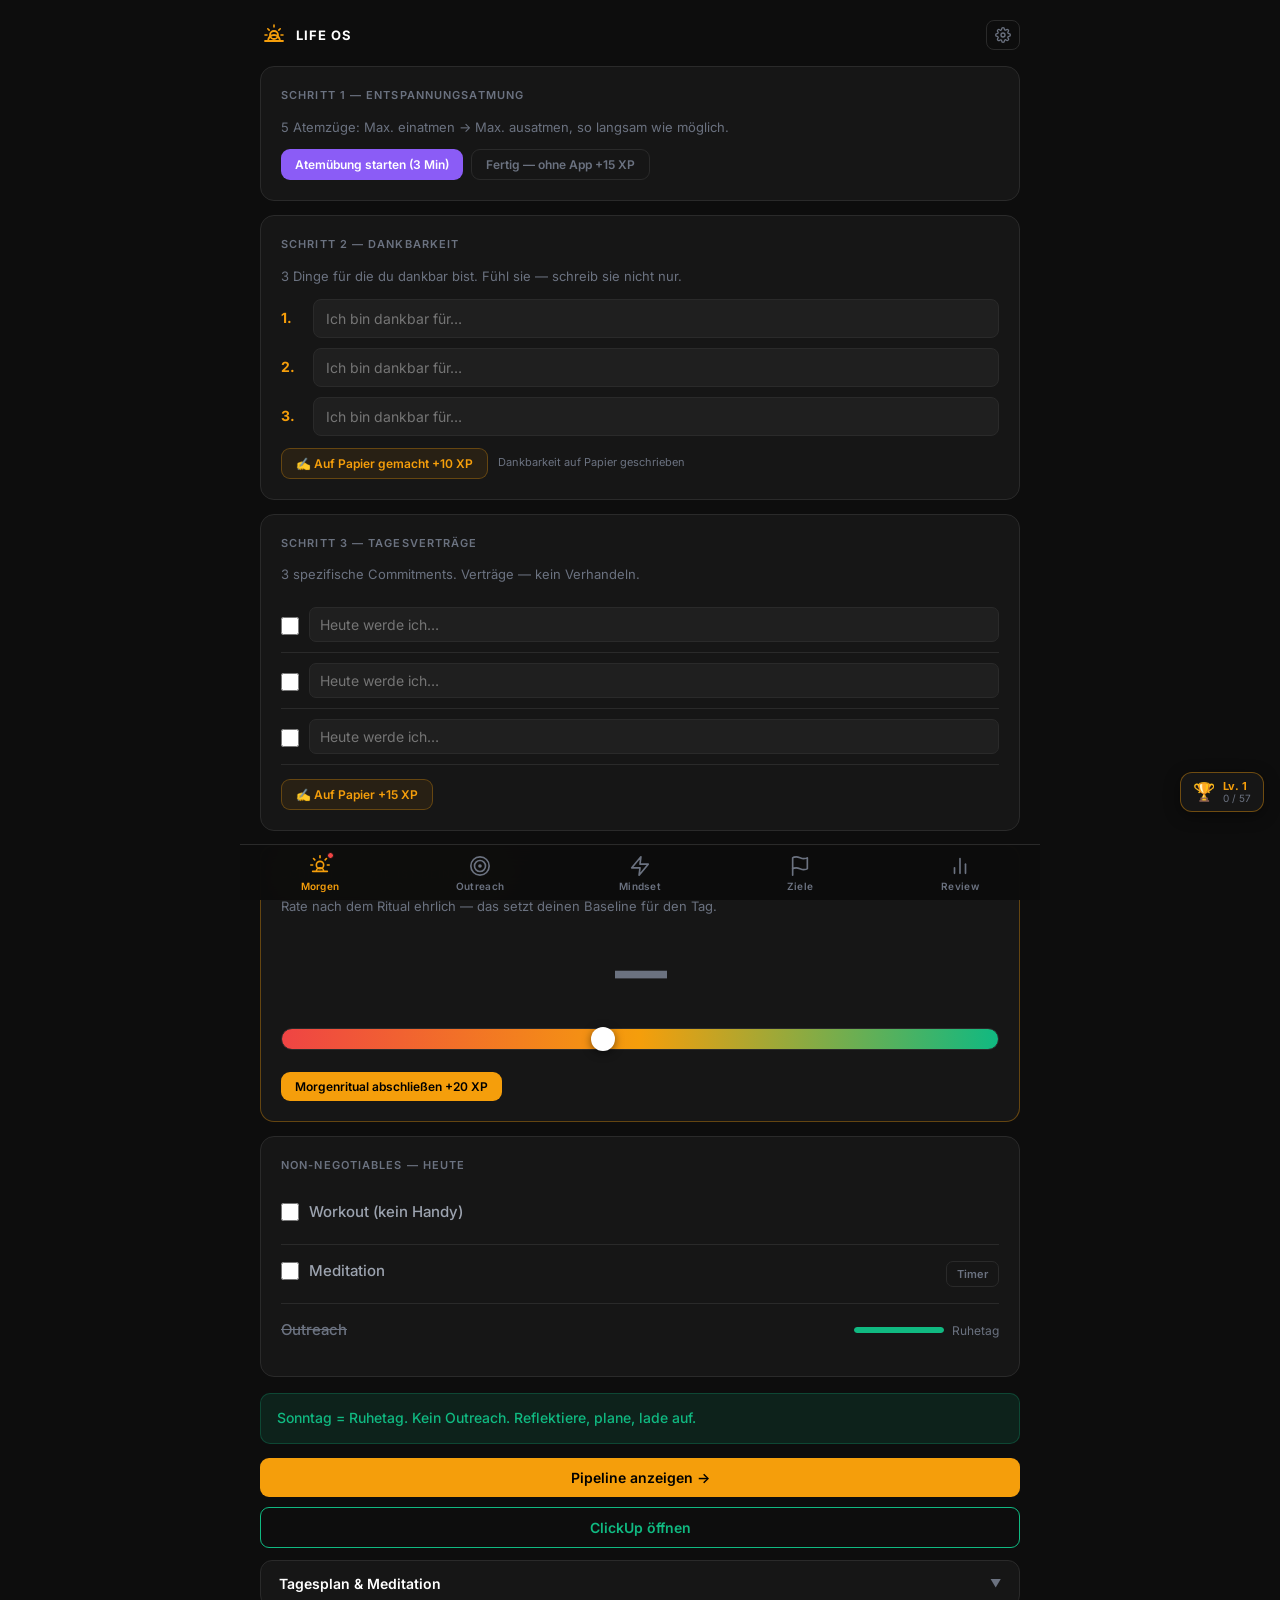
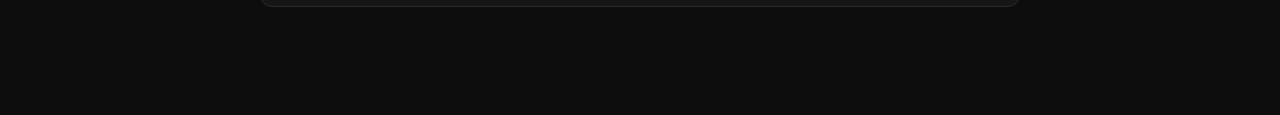
==== index.html @ 79bbdc69 "Add Supabase cloud sync + new icons; bump SW cache to v3 - Replace placeholder icons with final bran" ====
<!DOCTYPE html>
<html lang="de">
<head>
<meta charset="UTF-8">
<meta name="viewport" content="width=device-width, initial-scale=1.0">
<title>Life OS</title>
<link href="https://fonts.googleapis.com/css2?family=Inter:wght@300;400;500;600;700;800&display=swap" rel="stylesheet">
<link rel="stylesheet" href="styles.css">
<link rel="manifest" href="manifest.json">
<link rel="apple-touch-icon" href="icons/icon-192.png">
<meta name="theme-color" content="#0d0d0d">
<meta name="mobile-web-app-capable" content="yes">
<meta name="apple-mobile-web-app-capable" content="yes">
<meta name="apple-mobile-web-app-status-bar-style" content="black-translucent">
<meta name="apple-mobile-web-app-title" content="Life OS">

</head>
<body>
<div class="app">
  <div class="hdr">
    <div class="hdr-logo">
      <svg class="hdr-icon" viewBox="0 0 28 28" fill="none" xmlns="http://www.w3.org/2000/svg">
        <rect width="28" height="28" rx="7" fill="#0d0d0d"/>
        <path d="M14 4L14 6M7 14H5M23 14H21M9.17 9.17L7.76 7.76M18.83 9.17L20.24 7.76" stroke="#f59e0b" stroke-width="1.6" stroke-linecap="round"/>
        <circle cx="14" cy="14" r="4" stroke="#f59e0b" stroke-width="1.8"/>
        <path d="M5 20h18M8 20a6 6 0 0 1 12 0" stroke="#f59e0b" stroke-width="1.8" stroke-linecap="round"/>
      </svg>
      <span class="hdr-title">Life OS</span>
    </div>
    <div class="hdr-right">
      <button class="hdr-settings-btn" onclick="openSettings()" title="Einstellungen">
        <svg viewBox="0 0 24 24"><path d="M12 15a3 3 0 1 0 0-6 3 3 0 0 0 0 6z"/><path d="M19.4 15a1.65 1.65 0 0 0 .33 1.82l.06.06a2 2 0 0 1-2.83 2.83l-.06-.06a1.65 1.65 0 0 0-1.82-.33 1.65 1.65 0 0 0-1 1.51V21a2 2 0 0 1-4 0v-.09A1.65 1.65 0 0 0 9 19.4a1.65 1.65 0 0 0-1.82.33l-.06.06a2 2 0 0 1-2.83-2.83l.06-.06A1.65 1.65 0 0 0 4.68 15a1.65 1.65 0 0 0-1.51-1H3a2 2 0 0 1 0-4h.09A1.65 1.65 0 0 0 4.6 9a1.65 1.65 0 0 0-.33-1.82l-.06-.06a2 2 0 0 1 2.83-2.83l.06.06A1.65 1.65 0 0 0 9 4.68a1.65 1.65 0 0 0 1-1.51V3a2 2 0 0 1 4 0v.09a1.65 1.65 0 0 0 1 1.51 1.65 1.65 0 0 0 1.82-.33l.06-.06a2 2 0 0 1 2.83 2.83l-.06.06A1.65 1.65 0 0 0 19.4 9a1.65 1.65 0 0 0 1.51 1H21a2 2 0 0 1 0 4h-.09a1.65 1.65 0 0 0-1.51 1z"/></svg>
      </button>
    </div>
  </div>

  <!-- ── BOTTOM NAVIGATION ── -->
  <nav class="bottom-nav">
    <button class="nav-item active" data-tab="start" onclick="switchTab('start')">
      <svg class="nav-icon" viewBox="0 0 24 24"><path d="M12 2v2M4.93 4.93l1.41 1.41M2 12h2M20 12h2M17.66 6.34l1.41-1.41"/><circle cx="12" cy="12" r="4"/><path d="M4 19h16M8 19a4 4 0 0 1 8 0"/></svg>
      <span class="nav-label">Morgen</span>
      <span class="nav-dot" id="nav-dot-start"></span>
    </button>
    <button class="nav-item" data-tab="outreach" onclick="switchTab('outreach')">
      <svg class="nav-icon" viewBox="0 0 24 24"><circle cx="12" cy="12" r="10"/><circle cx="12" cy="12" r="6"/><circle cx="12" cy="12" r="2" fill="currentColor" stroke="none"/></svg>
      <span class="nav-label">Outreach</span>
      <span class="nav-dot" id="nav-dot-outreach"></span>
    </button>
    <button class="nav-item" data-tab="mindset" onclick="switchTab('mindset')">
      <svg class="nav-icon" viewBox="0 0 24 24"><path d="M13 2L3 14h9l-1 8 10-12h-9l1-8z"/></svg>
      <span class="nav-label">Mindset</span>
    </button>
    <button class="nav-item" data-tab="ziele" onclick="switchTab('ziele')">
      <svg class="nav-icon" viewBox="0 0 24 24"><path d="M4 15s1-1 4-1 5 2 8 2 4-1 4-1V3s-1 1-4 1-5-2-8-2-4 1-4 1z"/><line x1="4" y1="22" x2="4" y2="15"/></svg>
      <span class="nav-label">Ziele</span>
    </button>
    <button class="nav-item" data-tab="review" onclick="switchTab('review')">
      <svg class="nav-icon" viewBox="0 0 24 24"><line x1="18" y1="20" x2="18" y2="10"/><line x1="12" y1="20" x2="12" y2="4"/><line x1="6" y1="20" x2="6" y2="14"/></svg>
      <span class="nav-label">Review</span>
    </button>
  </nav>

  <!-- ===== MORGEN (Start) ===== -->
  <div id="tab-start" class="tab-panel active">

    <div class="card" style="margin-bottom:14px">
      <div class="card-label">Schritt 1 — Entspannungsatmung</div>
      <div style="font-size:13px;color:var(--muted);margin-bottom:12px">5 Atemzüge: Max. einatmen → Max. ausatmen, so langsam wie möglich.</div>
      <div style="display:flex;gap:8px;flex-wrap:wrap">
        <button class="btn btn-purple btn-sm" onclick="startMeditationTimer(3)">Atemübung starten (3 Min)</button>
        <button class="btn btn-ghost btn-sm" id="btn-breathing-without" onclick="breathingDoneWithout()">Fertig — ohne App +15 XP</button>
      </div>
    </div>

    <div class="card" style="margin-bottom:14px">
      <div class="card-label">Schritt 2 — Dankbarkeit</div>
      <div style="font-size:13px;color:var(--muted);margin-bottom:12px">3 Dinge für die du dankbar bist. Fühl sie — schreib sie nicht nur.</div>
      <div class="gratitude-item"><span class="gratitude-num">1.</span><input type="text" id="grat-1" placeholder="Ich bin dankbar für…" oninput="saveMorningGratitudes()"></div>
      <div class="gratitude-item"><span class="gratitude-num">2.</span><input type="text" id="grat-2" placeholder="Ich bin dankbar für…" oninput="saveMorningGratitudes()"></div>
      <div class="gratitude-item"><span class="gratitude-num">3.</span><input type="text" id="grat-3" placeholder="Ich bin dankbar für…" oninput="saveMorningGratitudes()"></div>
      <div class="paper-done-row">
        <button class="btn btn-paper btn-sm" id="paper-done-gratitude" onclick="doneOnPaper('gratitude')">✍️ Auf Papier gemacht +10 XP</button>
        <span style="font-size:11px;color:var(--muted)">Dankbarkeit auf Papier geschrieben</span>
      </div>
    </div>

    <div class="card" style="margin-bottom:14px">
      <div class="card-label">Schritt 3 — Tagesverträge</div>
      <div style="font-size:13px;color:var(--muted);margin-bottom:12px">3 spezifische Commitments. Verträge — kein Verhandeln.</div>
      <div class="contract-item"><input type="checkbox" class="contract-cb" id="contract-cb-0" onchange="saveMorningContracts()"><input type="text" class="contract-text-input" id="contract-0" placeholder="Heute werde ich…" oninput="saveMorningContracts()"></div>
      <div class="contract-item"><input type="checkbox" class="contract-cb" id="contract-cb-1" onchange="saveMorningContracts()"><input type="text" class="contract-text-input" id="contract-1" placeholder="Heute werde ich…" oninput="saveMorningContracts()"></div>
      <div class="contract-item"><input type="checkbox" class="contract-cb" id="contract-cb-2" onchange="saveMorningContracts()"><input type="text" class="contract-text-input" id="contract-2" placeholder="Heute werde ich…" oninput="saveMorningContracts()"></div>
      <div style="margin-top:14px">
        <button class="btn btn-paper btn-sm" id="paper-done-contracts" onclick="doneOnPaper('contracts')">✍️ Auf Papier +15 XP</button>
      </div>
    </div>

    <div class="card" style="border-color:rgba(245,158,11,.35);margin-bottom:14px">
      <div class="card-label" style="color:var(--amber)">Schritt 4 — Wie ist dein State?</div>
      <div style="font-size:13px;color:var(--muted);margin-bottom:12px">Rate nach dem Ritual ehrlich — das setzt deinen Baseline für den Tag.</div>
      <div class="state-num-display" id="morning-state-num" style="color:var(--muted)">—</div>
      <input type="range" class="state-slider" id="morning-state-slider" min="1" max="10" value="5"
             oninput="saveMorningState(parseInt(this.value))">
      <div class="state-warning" id="morning-state-warning">State unter 8 — nutze die Mindset Sequenz vor dem Outreach.</div>
      <button class="btn btn-amber btn-sm" style="margin-top:14px" onclick="completeMorningRitual()">Morgenritual abschließen +20 XP</button>
    </div>

    <div class="card">
      <div style="display:flex;justify-content:space-between;align-items:center;margin-bottom:12px">
        <div class="card-label" style="margin-bottom:0">Non-Negotiables — heute</div>
        <span id="nn-streak-badge" style="font-size:12px;font-weight:600;color:var(--muted)"></span>
      </div>

      <div class="nn-item" id="nn-item-workout">
        <label class="nn-check-row" for="nn-workout">
          <input type="checkbox" id="nn-workout" onchange="saveNonNeg('workout',this.checked)">
          <span class="nn-label-text">Workout (kein Handy)</span>
        </label>
      </div>

      <div class="nn-item" id="nn-item-meditation">
        <label class="nn-check-row" for="nn-meditation">
          <input type="checkbox" id="nn-meditation" onchange="saveNonNeg('meditation',this.checked)">
          <span class="nn-label-text">Meditation</span>
        </label>
        <button class="btn btn-ghost btn-xs" style="flex-shrink:0" onclick="startMeditationTimer(10)">Timer</button>
      </div>

      <div class="nn-item" id="nn-item-outreach">
        <span class="nn-label-text">Outreach</span>
        <div class="nn-prog-wrap">
          <div class="nn-prog-bar"><div id="nn-prog-fill" class="nn-prog-fill" style="width:0%"></div></div>
          <span id="nn-prog-text" class="nn-prog-text">0 / 20</span>
        </div>
      </div>
    </div>

    <div id="start-banner" class="start-banner start-banner-notdone">0/20 DMs — Kein ClickUp. Kein Content. Outreach zuerst.</div>

    <div id="fu-panel" class="card" style="display:none;border-color:rgba(245,158,11,.4);margin-bottom:14px">
      <div class="card-label" style="color:var(--amber);margin-bottom:10px">Follow-ups — jetzt erledigen</div>
      <div id="fu-list"></div>
    </div>

    <button id="outreach-btn" class="btn btn-amber btn-full" style="margin-bottom:10px" onclick="switchTab('outreach')">Jetzt Outreach starten →</button>
    <button id="clickup-btn" class="btn btn-ghost btn-full locked" onclick="openClickUp()">ClickUp öffnen</button>

    <!-- ── COLLAPSIBLE TAGESPLAN ── -->
    <button class="tagesplan-toggle" id="tagesplan-toggle" onclick="toggleTagesplan()">
      <span>Tagesplan &amp; Meditation</span>
      <span class="tagesplan-toggle-icon">▼</span>
    </button>
    <div class="tagesplan-section" id="tagesplan-section">
      <div class="med-card" style="margin-top:8px">
        <div class="med-card-lbl">Meditation</div>
        <div class="med-card-title">Box Breathing</div>
        <div class="med-card-sub">4 Sek. einatmen · 4 halten · 4 ausatmen · 4 halten</div>
        <div class="med-row">
          <select id="med-duration" style="width:auto;padding:8px 12px;font-size:13px">
            <option value="5">5 Min</option>
            <option value="10" selected>10 Min</option>
            <option value="15">15 Min</option>
            <option value="20">20 Min</option>
          </select>
          <button class="btn btn-purple btn-sm" onclick="startMeditationFromSelect()">Jetzt meditieren</button>
        </div>
        <div id="med-done-msg" class="med-done-msg">✓ Meditation abgeschlossen — als erledigt markiert.</div>
      </div>

      <div class="card">
        <div class="card-label">Dein Tagesplan</div>
        <div id="tl-wrap" class="tl-wrap"></div>
      </div>
    </div>

  </div>

  <!-- ===== OUTREACH (Pipeline + DMs + Sales Call) ===== -->
  <div id="tab-outreach" class="tab-panel">

    <!-- Sub Navigation -->
    <div class="sub-nav">
      <button class="sub-btn active" data-sub="pipeline" onclick="switchSubNav('pipeline')">Pipeline</button>
      <button class="sub-btn" data-sub="dms" onclick="switchSubNav('dms')">DMs</button>
      <button class="sub-btn" data-sub="sales" onclick="switchSubNav('sales')">Sales Call</button>
    </div>

    <!-- Pipeline Sub-Panel -->
    <div id="sub-pipeline" class="sub-panel active">

      <div class="mission-card" id="mission-view">
        <button class="mc-edit-btn" onclick="toggleMissionEdit()" title="Bearbeiten">✎</button>
        <div class="mc-tag">Dein Ziel</div>
        <div class="mc-goal empty" id="mc-goal">Ziel setzen → tippe auf ✎</div>
        <div class="mc-deadline" id="mc-deadline"></div>
        <div class="mc-consequence" id="mc-consequence" style="display:none"></div>
        <div class="mc-bottom">
          <div class="mc-count-wrap"><span class="mc-count" id="mc-sent">0</span><span style="font-size:12px;color:var(--muted)"> / <span id="mc-target">20</span> heute</span></div>
          <div style="display:flex;flex-direction:column;align-items:flex-end;gap:6px">
            <div class="mc-streak zero" id="mc-streak">Streak starten</div>
            <div class="lvl-badge" id="mc-level" style="display:none"></div>
          </div>
        </div>
      </div>

      <div class="card" id="mission-edit" style="display:none">
        <div class="card-label">Ziel bearbeiten</div>
        <div class="fg"><label>Ziel</label><input type="text" id="me-goal" placeholder="z.B. Erster paying client"></div>
        <div class="fg"><label>Deadline</label><input type="date" id="me-deadline"></div>
        <div class="fg"><label>Was passiert, wenn nicht?</label><textarea id="me-consequence" placeholder="Sei ehrlich mit dir selbst." rows="2" style="min-height:60px"></textarea></div>
        <div class="fg"><label>Tages-Ziel (DMs)</label><input type="number" id="me-target" min="1" max="200" value="20"></div>
        <div style="display:flex;gap:8px">
          <button class="btn btn-primary" onclick="saveMissionEdit()">Speichern</button>
          <button class="btn btn-ghost btn-sm" onclick="toggleMissionEdit()">Abbrechen</button>
        </div>
      </div>

      <details class="mein-warum-details" style="margin-bottom:12px">
        <summary class="mein-warum-summary">Mein Warum — Konsequenzen ▸</summary>
        <div class="dual-csq-grid" style="margin-top:12px">
          <div class="csq-card csq-card-green">
            <div class="csq-card-lbl csq-card-lbl-green">Wenn ich es mache:</div>
            <div id="csq-do-wrap"><ul class="csq-list" id="csq-do-list"></ul></div>
            <textarea id="ta-do" class="csq-ta" style="display:none" onclick="event.stopPropagation()"></textarea>
            <button class="csq-edit-inline-btn" onclick="editReasonList('do')" title="Bearbeiten">✎</button>
          </div>
          <div class="csq-card csq-card-red">
            <div class="csq-card-lbl csq-card-lbl-red">Wenn ich es nicht mache:</div>
            <div id="csq-dont-wrap"><ul class="csq-list" id="csq-dont-list"></ul></div>
            <textarea id="ta-dont" class="csq-ta" style="display:none" onclick="event.stopPropagation()"></textarea>
            <button class="csq-edit-inline-btn" onclick="editReasonList('dont')" title="Bearbeiten">✎</button>
          </div>
        </div>
      </details>

      <div style="margin-bottom:10px">
        <input type="search" id="prospect-search" class="prospect-search" placeholder="🔍 Prospect suchen…" oninput="renderPipeline()">
      </div>

      <div class="stage-filter" id="stage-filter">
        <button class="sf-pill active" data-filter="all" onclick="setFilter('all')">Alle <span class="sf-count" id="ct-all">0</span></button>
        <button class="sf-pill" data-filter="dm_sent" onclick="setFilter('dm_sent')">DM <span class="sf-count" id="ct-dm_sent">0</span></button>
        <button class="sf-pill" data-filter="followup" onclick="setFilter('followup')">Follow-up <span class="sf-count" id="ct-followup">0</span></button>
        <button class="sf-pill" data-filter="loom" onclick="setFilter('loom')">Loom <span class="sf-count" id="ct-loom">0</span></button>
        <button class="sf-pill" data-filter="loom_sent" onclick="setFilter('loom_sent')">Loom ✓ <span class="sf-count" id="ct-loom_sent">0</span></button>
        <button class="sf-pill" data-filter="call_booked" onclick="setFilter('call_booked')">Call <span class="sf-count" id="ct-call_booked">0</span></button>
        <button class="sf-pill" data-filter="won" onclick="setFilter('won')">Won <span class="sf-count" id="ct-won">0</span></button>
        <button class="sf-pill" data-filter="lost" onclick="setFilter('lost')">Lost <span class="sf-count" id="ct-lost">0</span></button>
      </div>

      <button class="btn btn-primary btn-full" style="margin-bottom:12px" onclick="toggleAddForm()">+ Prospect hinzufügen</button>

      <div class="card" id="add-form" style="display:none">
        <div class="card-label">Neuer Prospect</div>
        <div class="fg"><label>Vorname *</label><input type="text" id="ap-name" placeholder="z.B. Sarah"></div>
        <div class="fg"><label>Was macht er/sie?</label>
          <select id="ap-type">
            <option value="">Wählen…</option>
            <option value="coach">Coach</option>
            <option value="speaker">Speaker</option>
            <option value="consultant">Consultant / Berater</option>
            <option value="course">Course Creator</option>
          </select>
        </div>
        <div class="fg"><label>Phase</label>
          <select id="ap-stage">
            <option value="dm_sent">DM Gesendet</option>
            <option value="followup">Follow-up</option>
            <option value="loom">Loom</option>
            <option value="call_booked">Call Gebucht</option>
          </select>
        </div>
        <div class="fg"><label>Notizen (optional)</label><textarea id="ap-notes" placeholder="Was habe ich an ihrem Profil gesehen? Was war der Hook?" rows="2" style="min-height:60px"></textarea></div>
        <div class="fg"><label>Link (optional)</label><input type="url" id="ap-link" placeholder="https://instagram.com/…"></div>
        <div style="display:flex;gap:8px">
          <button class="btn btn-primary" onclick="submitAddProspect()">Hinzufügen</button>
          <button class="btn btn-ghost btn-sm" onclick="toggleAddForm()">Abbrechen</button>
        </div>
      </div>

      <div id="prospect-list"></div>

      <div class="card" style="margin-top:4px">
        <div style="display:flex;justify-content:space-between;align-items:center">
          <div>
            <div style="font-weight:600;font-size:14px;margin-bottom:3px">Tagesstand teilen</div>
            <div style="font-size:13px;color:var(--muted)">Summary für deinen Accountability-Partner</div>
          </div>
          <button class="btn btn-secondary btn-sm" onclick="shareAccountability()">Teilen</button>
        </div>
        <span id="acc-ok" class="copy-ok" style="display:block;margin-top:8px">Kopiert!</span>
      </div>

    </div><!-- /sub-pipeline -->

    <!-- DMs Sub-Panel -->
    <div id="sub-dms" class="sub-panel">
      <div class="sec-h">DM senden</div>
      <div class="sec-sub">Kategorie wählen, Template auswählen, Name eingeben, kopieren.</div>
      <div class="stage-filter" id="dm-cat-filter">
        <button class="sf-pill active" data-cat="all" onclick="setDMCategory('all')">Alle</button>
        <button class="sf-pill" data-cat="Kalt-Outreach IG" onclick="setDMCategory('Kalt-Outreach IG')">Kalt IG</button>
        <button class="sf-pill" data-cat="Kalt-Outreach LinkedIn" onclick="setDMCategory('Kalt-Outreach LinkedIn')">Kalt LI</button>
        <button class="sf-pill" data-cat="Follow-up" onclick="setDMCategory('Follow-up')">Follow-up</button>
        <button class="sf-pill" data-cat="Loom Ankündigung" onclick="setDMCategory('Loom Ankündigung')">Loom</button>
        <button class="sf-pill" data-cat="Voice Message" onclick="setDMCategory('Voice Message')">Voice</button>
        <button class="sf-pill" data-cat="Holistic / Spirituell" onclick="setDMCategory('Holistic / Spirituell')">Holistic</button>
        <button class="sf-pill" data-cat="Podcast / Creator" onclick="setDMCategory('Podcast / Creator')">Creator</button>
      </div>

      <div class="card">
        <div class="fg">
          <label>Template</label>
          <select id="dm-pick" onchange="updateDMPreview()">
            <option value="">Wählen…</option>
          </select>
        </div>
        <div class="fg">
          <label>Name des Prospects</label>
          <input type="text" id="dm-name" placeholder="z.B. Sarah" oninput="updateDMPreview()">
        </div>
        <div class="dm-preview-box empty" id="dm-preview">Wähle ein Template und gib einen Namen ein.</div>
        <div style="display:flex;gap:8px;align-items:center;flex-wrap:wrap">
          <button class="btn btn-primary btn-sm" onclick="copyDM()">Kopieren</button>
          <button class="btn btn-secondary btn-sm" onclick="dmToPipeline()">+ In Pipeline</button>
          <span id="dm-ok" class="copy-ok">Kopiert!</span>
        </div>
      </div>

      <div style="display:flex;justify-content:space-between;align-items:center;margin-bottom:12px">
        <div>
          <div class="sec-h" style="margin-bottom:0">Deine Templates</div>
          <div style="font-size:13px;color:var(--muted);margin-top:2px">Benutze {name} als Platzhalter für den Vornamen.</div>
        </div>
        <div style="display:flex;gap:6px;flex-shrink:0">
          <button class="btn btn-ghost btn-sm" onclick="addTemplate()">+ Neu</button>
          <button class="btn btn-ghost btn-xs" onclick="resetTemplates()" style="color:var(--muted)">Reset</button>
        </div>
      </div>
      <div id="template-list"></div>
    </div><!-- /sub-dms -->

    <!-- Sales Call Sub-Panel -->
    <div id="sub-sales" class="sub-panel">
      <div class="conf-anchor">
        <div class="ca-lbl">Dein Anker — immer sichtbar</div>
        <div class="ca-text">Du hilfst Coaches, auf Instagram Kunden zu gewinnen — done for you. €6.000 für 90 Tage. Das ist fair für das Ergebnis, das du lieferst.</div>
      </div>

      <div class="sec-h">Sales Call Playbook</div>
      <div class="sec-sub">Tippe auf einen Abschnitt, um ihn zu öffnen.</div>

      <div class="acc-item">
        <button class="acc-trigger" onclick="toggleAcc(this)"><span>1 · Einstieg &amp; Frame setzen</span><span class="acc-arrow">▼</span></button>
        <div class="acc-content">
          <div class="script-block"><div class="script-lbl">Exakte Eröffnung</div>"Hey [Name], schön dass wir uns kurz Zeit nehmen. Ich mache das direkt: Ich möchte verstehen, wo du gerade stehst, was du aufbauen willst — und dann entscheiden wir gemeinsam, ob das, was ich tue, für dich passt. Kein Druck in keine Richtung. Alles gut?"</div>
          <div style="font-size:13px;color:var(--muted);margin-top:10px">Warum es funktioniert: Du setzt den Frame sofort. Kein Verkaufsdruck — du gibst ihnen Kontrolle und baust gleichzeitig Vertrauen auf.</div>
        </div>
      </div>
      <div class="acc-item">
        <button class="acc-trigger" onclick="toggleAcc(this)"><span>2 · Discovery</span><span class="acc-arrow">▼</span></button>
        <div class="acc-content">
          <ul class="q-list">
            <li>"Wie lange bist du schon auf Instagram aktiv, und was hast du bisher versucht, um Kunden darüber zu gewinnen?"</li>
            <li>"Wie sieht dein Profil gerade aus — bist du ehrlich gesagt zufrieden mit dem, was es dir bringt?"</li>
            <li>"Wie gewinnst du im Moment neue Kunden — hauptsächlich Empfehlungen, Ads, oder organisch?"</li>
            <li>"Was macht dir dabei am meisten Kopfschmerzen?"</li>
          </ul>
        </div>
      </div>
      <div class="acc-item">
        <button class="acc-trigger" onclick="toggleAcc(this)"><span>3 · Problem vertiefen</span><span class="acc-arrow">▼</span></button>
        <div class="acc-content">
          <ul class="q-list">
            <li>"Was passiert in deinem Business, wenn sich das in den nächsten 12 Monaten nicht ändert?"</li>
            <li>"Was kostet dich das konkret — Zeit, Energie, Geld — dass du das noch nicht gelöst hast?"</li>
            <li>"Wenn Instagram morgen perfekt funktionieren würde: Wie viele neue Kunden pro Monat wärst du dir sicher?"</li>
          </ul>
          <div style="font-size:13px;color:var(--muted);margin-top:12px"><strong style="color:var(--text)">Hör aktiv zu.</strong> Reflektiere zurück: "Also wenn ich das richtig verstehe…"</div>
        </div>
      </div>
      <div class="acc-item">
        <button class="acc-trigger" onclick="toggleAcc(this)"><span>4 · Vision</span><span class="acc-arrow">▼</span></button>
        <div class="acc-content">
          <ul class="q-list">
            <li>"Wo willst du in 90 Tagen mit deinem Instagram stehen? Was wäre ein Ergebnis, das du wirklich als Erfolg bezeichnen würdest?"</li>
            <li>"Wie würde sich das auf dein Business auswirken, wenn das klappt?"</li>
          </ul>
          <div class="script-block"><div class="script-lbl">Bridging-Satz</div>"Das ist genau die Richtung, in die ich arbeite."</div>
        </div>
      </div>
      <div class="acc-item">
        <button class="acc-trigger" onclick="toggleAcc(this)"><span>5 · Bridge zum Angebot</span><span class="acc-arrow">▼</span></button>
        <div class="acc-content">
          <div class="script-block"><div class="script-lbl">Exakter Übergang</div>"Was ich höre ist: du hast ein starkes Angebot, du weißt wer deine Zielgruppe ist — aber Instagram läuft entweder nicht oder kostet dich zu viel Zeit und Energie. Genau das ist das Problem, das ich löse. Darf ich dir kurz erklären, wie das aussieht?"</div>
        </div>
      </div>
      <div class="acc-item">
        <button class="acc-trigger" onclick="toggleAcc(this)"><span>6 · Angebot präsentieren</span><span class="acc-arrow">▼</span></button>
        <div class="acc-content">
          <div class="script-block"><div class="script-lbl">Angebot — exakt so sagen</div>"Ich übernehme deinen kompletten Instagram-Auftritt für 90 Tage. Content-Strategie, Produktion, Captions, Posting-Plan, Community Management — alles. Du schickst mir einmal die Woche Material, der Rest läuft ohne dich.<br><br>Das Investment dafür ist €6.000 für 90 Tage."</div>
          <div class="amber-notice"><strong>Danach: Stille halten.</strong> Sag nichts mehr. Lass die Zahl im Raum stehen. Wer zuerst spricht, verliert den Frame.</div>
        </div>
      </div>
      <div class="acc-item">
        <button class="acc-trigger" onclick="toggleAcc(this)"><span>7 · Einwände behandeln</span><span class="acc-arrow">▼</span></button>
        <div class="acc-content">
          <div class="obj-card">
            <div class="obj-quote">"Das ist zu teuer / ich kann mir das nicht leisten"</div>
            <div class="obj-resp">"Ich verstehe das. Kurze Gegenfrage: Was kostet dich ein neuer Kunde bei dir? [Warten.] Wenn wir in 90 Tagen 2–3 Kunden über Instagram gewinnen, hat sich das bereits gerechnet. Die Frage ist nicht, ob du dir das leisten kannst — sondern ob du es dir leisten kannst, es nicht zu tun."</div>
            <div class="obj-fu">Falls sie nochmal pushen: "Was wäre für dich ein fairer Preis für ein fertiges Instagram-System, das Kunden bringt?" — und dann hören.</div>
          </div>
          <div class="obj-card">
            <div class="obj-quote">"Ich muss noch mal drüber nachdenken"</div>
            <div class="obj-resp">"Klar, alles gut. Was genau ist das, worüber du nachdenken möchtest? Ist es das Budget, der Zeitpunkt — oder bist du noch nicht sicher, ob das für dich funktioniert?"</div>
            <div class="obj-fu">Wenn konkret: löse den spezifischen Einwand. Wenn vage: "Wenn ich die wichtigste offene Frage jetzt beantworten könnte — was wäre das?"</div>
          </div>
          <div class="obj-card">
            <div class="obj-quote">"Ich habe schon jemanden"</div>
            <div class="obj-resp">"Okay, gut zu wissen. Was macht diese Person für dich konkret — und was bringt es dir bisher?"</div>
            <div class="obj-fu">Falls zufrieden: "Alles klar, dann passt das gerade nicht — falls sich das ändert, meld dich einfach." Kein Druck. Sauberer Abschluss.</div>
          </div>
          <div class="obj-card">
            <div class="obj-quote">"Ich habe gerade keine Zeit dafür"</div>
            <div class="obj-resp">"Das ist genau der Grund, warum das für dich Sinn macht. Du brauchst keine Zeit dafür. Von dir brauche ich einmal die Woche 20 Minuten für Material — der Rest läuft komplett ohne dich."</div>
            <div class="obj-fu">Stille halten. Falls weiter zögernd: "Was wäre der richtige Zeitpunkt für dich?"</div>
          </div>
          <div class="obj-card">
            <div class="obj-quote">"Kannst du das nicht günstiger machen?"</div>
            <div class="obj-resp">"Das ist nicht das Setup, in dem ich am besten arbeite. €6.000 für 90 Tage ist der Preis für ein vollständig gemanagtes System. Wenn ich den Preis reduziere, muss ich den Scope reduzieren — und dann bekommst du nicht das Ergebnis, über das wir gerade geredet haben."</div>
            <div class="obj-fu">Stille. Kein Apology. Kein Verhandeln. Du bist ein Profi, kein Discount-Service.</div>
          </div>
        </div>
      </div>
      <div class="acc-item">
        <button class="acc-trigger" onclick="toggleAcc(this)"><span>8 · Close</span><span class="acc-arrow">▼</span></button>
        <div class="acc-content">
          <div class="script-block"><div class="script-lbl">Closing-Fragen</div>"Was brauchst du noch, um eine Entscheidung zu treffen?"<br><br>— Pause —<br><br>"Wenn alles passt — wollen wir jetzt einen Start-Termin festlegen?"</div>
          <div style="font-size:13px;color:var(--muted);margin-top:12px">Kein "Also was denkst du?" — das gibt ihnen eine Tür raus. Frag direkt nach dem nächsten Schritt.</div>
        </div>
      </div>
    </div><!-- /sub-sales -->

  </div><!-- /tab-outreach -->

  <!-- ===== MINDSET ===== -->
  <div id="tab-mindset" class="tab-panel">

    <div class="goal-card">
      <div class="gc-tag">Dein Warum</div>
      <div class="gc-goal empty" id="gc-goal">Noch kein Ziel gesetzt — geh zum Outreach-Tab.</div>
      <div class="gc-consequence" id="gc-consequence"></div>
    </div>

    <div class="sec-h">Mindset Override</div>
    <div class="sec-sub">Läuft 60–90 Sekunden. Vor dem Outreach starten.</div>

    <div class="card">
      <div class="ms-wrap">
        <div id="ms-start" class="ms-start">
          <div class="ms-icon">⚡</div>
          <h2>Bereit für Outreach?</h2>
          <p>3 Karten. 90 Sekunden. Dann fängst du an.</p>
          <button class="btn btn-amber" onclick="startMindset()">Sequenz starten</button>
        </div>
        <div id="ms-cards" style="display:none;width:100%">
          <div class="ms-dots" id="ms-dots"></div>
          <div class="ms-card" id="ms-card">
            <div class="ms-card-num" id="ms-num"></div>
            <div class="ms-card-text" id="ms-text"></div>
            <div class="ms-actions">
              <button class="star-btn" id="star-btn" onclick="starCard()">★ Trifft zu</button>
              <button class="btn btn-secondary" onclick="nextCard()">Weiter →</button>
            </div>
          </div>
        </div>
        <div id="ms-done" class="ms-done">
          <div style="font-size:40px;margin-bottom:20px">🔥</div>
          <h2>Jetzt loslegen.</h2>
          <p>Kein besserer Zeitpunkt als dieser.</p>
          <button class="btn btn-primary" onclick="switchTab('outreach');resetMindset()">→ Outreach öffnen</button>
          <br><br>
          <button class="btn btn-ghost btn-sm" onclick="resetMindset()">Nochmal</button>
        </div>
      </div>
    </div>

    <div class="card">
      <div class="card-label">Deine Lieblings-Karten</div>
      <div id="starred-list"><div class="empty-state">Noch keine markiert. Nutze "Trifft zu" während der Sequenz.</div></div>
    </div>

    <div class="card" style="margin-top:16px">
      <div class="card-label" style="color:var(--purple)">Frequenz &amp; State — Kernlektionen</div>
      <div class="acc-item">
        <button class="acc-trigger" onclick="toggleAcc(this)"><span>Die universelle Lektion (Raphael Zenati)</span><span class="acc-arrow">▼</span></button>
        <div class="acc-content">
          <div class="script-block"><div class="script-lbl">Core Teaching</div>"Es ist kein strategisches Spiel. Es ist ein spirituelles Spiel der Selbstverbesserung."</div>
          <p style="margin-top:10px">Raphael Zenati — €500k–€1M/Monat — sprach 2 Tage. Keine einzige Strategie. Nur Frequenz, Vibration, State. External wins (Lamborghini, Rolex, 10k Zahlung) verändern den inneren State nicht. Alessandro hat das selbst bewiesen. Gesellschaft wurde konditioniert über Spiritualität zu lachen — genau das hält 99% arm.</p>
        </div>
      </div>
      <div class="acc-item">
        <button class="acc-trigger" onclick="toggleAcc(this)"><span>Selbstsabotage — 5 Ebenen des Warum</span><span class="acc-arrow">▼</span></button>
        <div class="acc-content">
          <p style="font-size:13px;color:var(--muted);margin-bottom:12px">Wenn du einen Tag verlierst, geh diese Ebenen durch:</p>
          <div style="border-left:3px solid var(--red);padding:10px 14px;margin-bottom:8px;background:var(--surface2);border-radius:0 8px 8px 0;font-size:13px;line-height:1.8">
            <div><strong>Oberfläche:</strong> "Ich habe heute nicht gearbeitet."</div>
            <div><strong>Ebene 1:</strong> Ich war müde.</div>
            <div><strong>Ebene 2:</strong> Ich glaube nicht, dass ich Fortschritt mache.</div>
            <div><strong>Ebene 3:</strong> Selbst wenn ich es tue, fühlt es sich nicht wie Fortschritt an.</div>
            <div><strong>Ebene 4:</strong> Ich glaube ich muss weiter sein.</div>
            <div style="margin-top:8px;color:var(--amber)"><strong>Wurzel: Ich operiere aus Mangel — ich fokussiere mich auf das was ich nicht habe.</strong></div>
          </div>
          <div style="font-size:13px;color:var(--green);padding:10px 14px;background:var(--green-dim);border-radius:8px"><strong>Heilung:</strong> Dankbarkeit für das was bereits existiert. Vergleich mit vor 12 Monaten. Das Loch ist nur da weil du glaubst es ist da.</div>
        </div>
      </div>
      <div class="acc-item">
        <button class="acc-trigger" onclick="toggleAcc(this)"><span>Ziel-Spezifität — der Kellner-Vergleich</span><span class="acc-arrow">▼</span></button>
        <div class="acc-content">
          <div style="background:var(--red-dim);border-radius:8px;padding:10px 14px;font-size:13px;margin-bottom:8px">"Mehr Geld verdienen" → Das Universum gibt dir €1 (technisch korrekt)</div>
          <div style="background:var(--green-dim);border-radius:8px;padding:10px 14px;font-size:13px">"Bis [exaktes Datum] bin ich dankbar für €[Betrag] durch [Nische] mit [Anzahl] Kunden über [Wie]"</div>
          <div style="font-size:13px;color:var(--muted);margin-top:10px">→ Nutze den <button class="btn btn-ghost btn-xs" onclick="switchTab('ziele')">Manifest-Tab</button> um dein Ziel präzise zu formulieren.</div>
        </div>
      </div>
      <div class="acc-item">
        <button class="acc-trigger" onclick="toggleAcc(this)"><span>Abend-Ritual — die heiligste Zeit</span><span class="acc-arrow">▼</span></button>
        <div class="acc-content">
          <p style="font-size:14px;margin-bottom:12px">Die letzten 10 Minuten vor dem Einschlafen = heiligste Zeit des Tages. Der rationale Verstand schaltet ab — das Unterbewusstsein ist voll empfänglich.</p>
          <div style="font-size:13px;color:var(--secondary);line-height:1.8">
            <strong style="color:var(--text)">1.</strong> Erzwinge Dankbarkeit — auch wenn sie sich nicht natürlich anfühlt. Fühl sie.<br>
            <strong style="color:var(--text)">2.</strong> Persönliche Affirmation Audio: Nimm 50 "Ich bin dankbar dass…" Sätze mit deiner eigenen Stimme auf. Füge 300–400hz Frequenz in CapCut hinzu. Spiel sie jede Nacht ab.<br>
            <strong style="color:var(--text)">3.</strong> Deine Stimme trägt deine DNA — sie resoniert mit deiner Seele stärker als jede andere Stimme.
          </div>
        </div>
      </div>
    </div>

    <div class="card" style="margin-top:16px">
      <div class="card-label">Sprach-Hygiene</div>
      <div style="font-size:13px;color:var(--muted);margin-bottom:14px">Jedes Wort manifestiert — bewusst oder nicht. Ersetze Schwäche-Sprache sofort in Echtzeit.</div>
      <div style="margin-bottom:8px"><span class="word-bad">Ich werde wahrscheinlich…</span><span class="word-arrow">→</span><span class="word-good">Ich mache…</span></div>
      <div style="margin-bottom:8px"><span class="word-bad">Eines Tages…</span><span class="word-arrow">→</span><span class="word-good">Bis [Datum]…</span></div>
      <div style="margin-bottom:8px"><span class="word-bad">Ich hoffe…</span><span class="word-arrow">→</span><span class="word-good">Ich bin dankbar dass…</span></div>
      <div style="margin-bottom:8px"><span class="word-bad">Ich versuche…</span><span class="word-arrow">→</span><span class="word-good">Ich tue…</span></div>
      <div><span class="word-bad">Irgendwann…</span><span class="word-arrow">→</span><span class="word-good">Ich [Aktion] am [Datum]</span></div>
    </div>

    <div class="card" style="margin-top:16px">
      <div style="display:flex;justify-content:space-between;align-items:center;margin-bottom:4px">
        <div class="card-label" style="margin-bottom:0">Deine Affirmationen</div>
        <span style="font-size:11px;color:var(--muted)">Format: "Ich bin dankbar dass…"</span>
      </div>
      <div id="aff-random" style="background:var(--purple-dim);border:1px solid rgba(139,92,246,.25);border-radius:10px;padding:14px 16px;font-size:15px;font-weight:500;font-style:italic;color:var(--text);margin-bottom:14px;display:none"></div>
      <div class="fg">
        <div style="display:flex;gap:8px">
          <input type="text" id="aff-input" placeholder="Ich bin dankbar dass ich…" onkeydown="if(event.key==='Enter')addAffirmation()" style="flex:1">
          <button class="btn btn-secondary btn-sm" onclick="addAffirmation()" style="flex-shrink:0">+</button>
        </div>
      </div>
      <div id="aff-list"><div class="empty-state">Noch keine Affirmationen. Füge deine erste hinzu.</div></div>
    </div>

    <div class="card" style="margin-top:16px">
      <div style="display:flex;align-items:center;justify-content:space-between;margin-bottom:12px">
        <div class="card-label" style="margin-bottom:0">State Check-In</div>
        <span style="font-size:11px;color:var(--muted)">2–3x täglich</span>
      </div>
      <div class="state-big-num" id="state-now-num" style="color:var(--muted)">7</div>
      <input type="range" class="state-slider" id="state-log-slider" min="1" max="10" value="7"
             oninput="updateStateNowDisplay(parseInt(this.value))">
      <div style="display:flex;justify-content:space-between;font-size:11px;color:var(--muted);margin-bottom:12px"><span>1 Keller</span><span>5 Okay</span><span>10 Gott-Modus</span></div>
      <div class="fg" style="margin-bottom:10px">
        <input type="text" id="state-log-note" placeholder="Was hat deinen State beeinflusst? (optional)">
      </div>
      <div id="state-log-tags" style="margin-bottom:12px;display:flex;flex-wrap:wrap;gap:4px">
        <span class="state-tag" data-tag="Musik" onclick="toggleStateTag(this)">Musik</span>
        <span class="state-tag" data-tag="Sport" onclick="toggleStateTag(this)">Sport</span>
        <span class="state-tag" data-tag="Essen" onclick="toggleStateTag(this)">Essen</span>
        <span class="state-tag" data-tag="Client Call" onclick="toggleStateTag(this)">Client Call</span>
        <span class="state-tag" data-tag="Outreach" onclick="toggleStateTag(this)">Outreach</span>
        <span class="state-tag" data-tag="Menschen" onclick="toggleStateTag(this)">Menschen</span>
        <span class="state-tag" data-tag="Schlecht geschlafen" onclick="toggleStateTag(this)">Schlechter Schlaf</span>
      </div>
      <button class="btn btn-primary btn-sm" onclick="saveStateEntry()">State loggen +5 XP</button>
    </div>

    <div class="card" style="margin-bottom:4px">
      <div style="display:flex;align-items:center;justify-content:space-between;margin-bottom:8px">
        <div class="card-label" style="margin-bottom:0">Letzte Einträge</div>
        <button class="btn btn-ghost btn-sm" style="font-size:11px" onclick="toggleStateHistory(this)">Verlauf anzeigen</button>
      </div>
      <div id="state-today-log"><div class="empty-state">Noch keine Einträge heute.</div></div>
      <div id="state-history-wrap" style="display:none;margin-top:12px;border-top:1px solid var(--border);padding-top:12px">
        <div style="font-size:11px;font-weight:700;letter-spacing:.08em;text-transform:uppercase;color:var(--muted);margin-bottom:8px">Alle Einträge</div>
        <div id="state-full-history"></div>
      </div>
    </div>
  </div>

  <!-- ===== ZIELE (MANIFEST) ===== -->
  <div id="tab-ziele" class="tab-panel">

    <div class="card" style="border-color:rgba(245,158,11,.35);margin-bottom:14px">
      <div class="card-label" style="color:var(--amber)">Dein 2026 Manifesto-Brief</div>
      <div style="font-size:13px;color:var(--muted);margin-bottom:12px">Es ist der 31. Dezember 2026. Schreib als wäre es bereits passiert. "Ich bin dankbar, dass…" — Lies ihn jeden Morgen.</div>
      <textarea class="manifesto-ta" id="manifesto-ta" placeholder="Es ist der 31. Dezember 2026. Ich blicke auf dieses Jahr zurück und bin tief dankbar. Ich bin dankbar, dass ich…" oninput="save(SK.manifesto,this.value)"></textarea>
      <button class="btn btn-amber btn-sm" style="margin-top:10px" onclick="saveManifesto()">Speichern +50 XP</button>
    </div>

    <div class="card" style="margin-bottom:14px">
      <div class="card-label">Spezifisches Ziel formulieren</div>
      <div style="font-size:13px;color:var(--muted);margin-bottom:14px">"Das Universum ist ein Kellner — vage Bestellungen ergeben vage Ergebnisse." Sprich präzise.</div>
      <div class="fg"><label>Outcome (was genau)</label><input type="text" id="gb-outcome" placeholder="z.B. Meine ersten 3 zahlenden Kunden"></div>
      <div style="display:grid;grid-template-columns:1fr 1fr;gap:10px">
        <div class="fg"><label>€ Betrag</label><input type="text" id="gb-amount" placeholder="z.B. 18000"></div>
        <div class="fg"><label>Datum</label><input type="date" id="gb-date"></div>
      </div>
      <div style="display:grid;grid-template-columns:1fr 1fr;gap:10px">
        <div class="fg"><label>Nische</label><input type="text" id="gb-niche" placeholder="z.B. Coaches"></div>
        <div class="fg"><label>Anzahl Kunden</label><input type="text" id="gb-count" placeholder="z.B. 3"></div>
      </div>
      <div class="fg"><label>Durch was (wie)</label><input type="text" id="gb-how" placeholder="z.B. konsequentes Outreach und Personal Brand"></div>
      <button class="btn btn-secondary btn-sm" onclick="buildGoal()">Ziel formulieren</button>
      <div class="goal-builder-output" id="goal-builder-output"></div>
    </div>

    <div class="goal-banner" id="zl-banner">
      <div class="goal-banner-tag">Primärziel</div>
      <div class="goal-banner-main empty" id="zl-main">Setze dein Ziel im Outreach-Tab → ✎</div>
      <div class="goal-banner-days" id="zl-days"></div>
      <div class="goal-banner-hint" style="margin-top:8px"><button class="btn btn-ghost btn-xs" onclick="editGoalFromZiele()">Ziel bearbeiten ✎</button></div>
      <div id="zl-xp-bar" class="xp-bar-wrap"></div>
    </div>

    <div class="card">
      <div style="display:flex;justify-content:space-between;align-items:center;margin-bottom:14px">
        <div style="display:flex;align-items:center;gap:8px;flex:1;min-width:0">
          <div class="card-label" style="margin-bottom:0">Achievements</div>
          <span id="ach-count-badge" class="ach-count-badge">0 / 0</span>
        </div>
        <button class="btn btn-ghost btn-xs" onclick="addMilestone()">+ Ziel</button>
      </div>
      <div id="milestone-list"><div class="empty-state" style="padding:12px 0">Lade Meilensteine…</div></div>
    </div>

    <div class="card">
      <div class="card-label">Wöchentliche Content-Ziele</div>

      <div class="cg-row">
        <span class="cg-platform">Instagram</span>
        <div class="cg-controls">
          <button class="btn btn-ghost btn-xs" onclick="adjustContent('ig',-1)">−</button>
          <span id="cg-ig" class="cg-num">0</span>
          <span class="cg-of">/ 7 Posts</span>
          <button class="btn btn-ghost btn-xs" onclick="adjustContent('ig',1)">+</button>
        </div>
      </div>
      <div class="cg-bar"><div id="cg-ig-bar" class="cg-fill cg-fill-accent" style="width:0%"></div></div>

      <div class="cg-row">
        <span class="cg-platform">YouTube</span>
        <div class="cg-controls">
          <button class="btn btn-ghost btn-xs" onclick="adjustContent('yt',-1)">−</button>
          <span id="cg-yt" class="cg-num">0</span>
          <span class="cg-of">/ 1 Video</span>
          <button class="btn btn-ghost btn-xs" onclick="adjustContent('yt',1)">+</button>
        </div>
      </div>
      <div class="cg-bar"><div id="cg-yt-bar" class="cg-fill cg-fill-green" style="width:0%"></div></div>

      <div class="cg-row">
        <span class="cg-platform">LinkedIn</span>
        <div class="cg-controls">
          <button class="btn btn-ghost btn-xs" onclick="adjustContent('li',-1)">−</button>
          <span id="cg-li" class="cg-num">0</span>
          <span class="cg-of">/ 5 Posts</span>
          <button class="btn btn-ghost btn-xs" onclick="adjustContent('li',1)">+</button>
        </div>
      </div>
      <div class="cg-bar" style="margin-bottom:4px"><div id="cg-li-bar" class="cg-fill cg-fill-teal" style="width:0%"></div></div>

      <div style="font-size:11px;color:var(--muted);margin-top:8px">Setzt sich jeden Montag zurück.</div>
    </div>

    <div class="acc-item">
      <button class="acc-trigger" onclick="toggleAcc(this)"><span>Wie du Ziele richtig definierst</span><span class="acc-arrow">▼</span></button>
      <div class="acc-content">
        <p style="font-size:13px;margin-bottom:14px">Ziele ohne Struktur sind Wünsche. Diese Hierarchie macht sie umsetzbar:</p>
        <div style="border-left:3px solid var(--amber);padding:10px 14px;margin-bottom:10px;background:var(--surface2);border-radius:0 8px 8px 0">
          <div style="font-size:11px;font-weight:700;letter-spacing:.08em;text-transform:uppercase;color:var(--amber);margin-bottom:4px">1 · Hauptziel — messbar, mit Deadline</div>
          <div style="font-size:13px;color:var(--secondary)">"Erster Kunde ≥ €3.000/Monat bis 31.05.2026" — nicht "mehr Geld verdienen". Wenn du es nicht messen kannst, ist es kein Ziel.</div>
        </div>
        <div style="border-left:3px solid var(--accent);padding:10px 14px;margin-bottom:10px;background:var(--surface2);border-radius:0 8px 8px 0">
          <div style="font-size:11px;font-weight:700;letter-spacing:.08em;text-transform:uppercase;color:var(--accent);margin-bottom:4px">2 · Meilensteine — sequenziell</div>
          <div style="font-size:13px;color:var(--secondary)">Jeder Meilenstein ist ein messbarer Zwischenschritt. 50 DMs → erster Reply → erster Call → Abschluss. Wenn du feststeckst, weißt du genau wo.</div>
        </div>
        <div style="border-left:3px solid var(--teal);padding:10px 14px;margin-bottom:10px;background:var(--surface2);border-radius:0 8px 8px 0">
          <div style="font-size:11px;font-weight:700;letter-spacing:.08em;text-transform:uppercase;color:var(--teal);margin-bottom:4px">3 · Wöchentliche Aktionen</div>
          <div style="font-size:13px;color:var(--secondary)">Was tust du jede Woche, egal wie die Stimmung ist? 100 DMs · 7 IG Posts · 1 YT Video · 5 LinkedIn Posts. Trage sie oben ein.</div>
        </div>
        <div style="border-left:3px solid var(--green);padding:10px 14px;background:var(--surface2);border-radius:0 8px 8px 0">
          <div style="font-size:11px;font-weight:700;letter-spacing:.08em;text-transform:uppercase;color:var(--green);margin-bottom:4px">4 · Tägliche Non-Negotiables</div>
          <div style="font-size:13px;color:var(--secondary)">Was passiert täglich, egal wie du dich fühlst: Workout · Meditation · 20 DMs. Kein Verhandeln. Kein "morgen".</div>
        </div>
      </div>
    </div>

    <div class="acc-item">
      <button class="acc-trigger" onclick="toggleAcc(this)"><span>ClickUp-Struktur einrichten</span><span class="acc-arrow">▼</span></button>
      <div class="acc-content">
        <p style="font-size:13px;color:var(--secondary);margin-bottom:14px">Space "Brand Marketing" → drei Listen. Kopiere diese Struktur direkt in ClickUp:</p>
        <div style="background:var(--surface2);border-radius:10px;padding:14px 16px;margin-bottom:10px">
          <div style="font-size:11px;font-weight:700;letter-spacing:.08em;text-transform:uppercase;color:var(--amber);margin-bottom:8px">Täglich — täglich wiederkehrend</div>
          <div style="font-size:13px;color:var(--secondary);line-height:2.1">
            ☐ Outreach: 20 DMs verschicken<br>
            ☐ LinkedIn Post veröffentlichen <span style="color:var(--muted)">(Mo–Fr)</span><br>
            ☐ 1 Instagram Story<br>
            ☐ Tagesreview: Was hat heute funktioniert? <span style="color:var(--muted)">(17:00 Uhr)</span>
          </div>
        </div>
        <div style="background:var(--surface2);border-radius:10px;padding:14px 16px;margin-bottom:10px">
          <div style="font-size:11px;font-weight:700;letter-spacing:.08em;text-transform:uppercase;color:var(--accent);margin-bottom:8px">Wöchentlich — fällig Sonntag, wöchentlich wiederkehrend</div>
          <div style="font-size:13px;color:var(--secondary);line-height:2.1">
            ☐ 7 Instagram Posts planen &amp; posten<br>
            ☐ 1 YouTube Video aufnehmen / veröffentlichen<br>
            ☐ Weekly Review durchführen<br>
            ☐ DM-Sequenz &amp; Templates reviewen
          </div>
        </div>
        <div style="background:var(--surface2);border-radius:10px;padding:14px 16px">
          <div style="font-size:11px;font-weight:700;letter-spacing:.08em;text-transform:uppercase;color:var(--green);margin-bottom:8px">Projekte &amp; Meilensteine — einmalig</div>
          <div style="font-size:13px;color:var(--secondary);line-height:2.1">
            ☐ ICP definieren <span style="color:var(--muted)">→ Subtask: 100 Pains + 100 Desires aufschreiben</span><br>
            ☐ DM-Sequenz finalisieren <span style="color:var(--muted)">→ Subtasks: Erstkontakt · Follow-up · Loom · Close</span><br>
            ☐ Loom-Template aufnehmen <span style="color:var(--muted)">→ Subtask: Profilaudit-Variante</span><br>
            ☐ Sales Deck erstellen <span style="color:var(--muted)">→ Subtasks: Slides, Preis-Frame, Einwände</span><br>
            ☐ Ersten Testimonial sammeln <span style="color:var(--muted)">→ nach Kunde #1</span>
          </div>
        </div>
        <div style="font-size:12px;color:var(--muted);margin-top:12px">Jeden Meilenstein als eigenes Task, Teilschritte als Subtasks — so siehst du deinen Fortschritt auf einen Blick.</div>
      </div>
    </div>

  </div>

  <!-- ===== REVIEW ===== -->
  <div id="tab-review" class="tab-panel">
    <div id="sat-banner" class="sat-banner">📋 Es ist Samstag — Zeit für dein Weekly Review. Mach's jetzt, solange es frisch ist.</div>
    <div class="sec-h">Weekly Review</div>
    <div class="sec-sub">Muster erkennen, nicht Scham erzeugen.</div>

    <div class="card" style="margin-bottom:16px">
      <div class="card-label">KPI-Verlauf</div>
      <div style="display:flex;gap:6px;margin-bottom:12px">
        <button class="btn btn-ghost btn-xs kpi-btn active" data-kpi="dms" onclick="renderKPIChart('dms')">DMs</button>
        <button class="btn btn-ghost btn-xs kpi-btn" data-kpi="state" onclick="renderKPIChart('state')">State</button>
        <button class="btn btn-ghost btn-xs kpi-btn" data-kpi="streak" onclick="renderKPIChart('streak')">Streak</button>
      </div>
      <div id="kpi-chart-wrap"><div class="empty-state" style="padding:8px 0;font-size:13px">Noch keine Daten.</div></div>
    </div>

    <div class="card" style="margin-bottom:16px">
      <div class="card-label">State-Verlauf</div>
      <div id="state-analytics-wrap"><div class="empty-state" style="padding:8px 0;font-size:13px">Noch keine State-Daten.</div></div>
    </div>

    <div class="card" style="margin-bottom:16px">
      <div class="card-label">Funnel</div>
      <div id="funnel-wrap"><div class="empty-state" style="padding:8px 0;font-size:13px">Noch keine Daten.</div></div>
    </div>

    <div class="stats-grid">
      <div class="stat-card"><div class="stat-num" id="week-sent">0</div><div class="stat-lbl">DMs diese Woche</div></div>
      <div class="stat-card"><div class="stat-num" id="week-streak">0</div><div class="stat-lbl">Aktueller Streak</div></div>
      <div class="stat-card"><div class="stat-num" id="week-total-dms" style="font-size:28px">0</div><div class="stat-lbl">DMs Gesamt</div></div>
      <div class="stat-card"><div class="stat-num" id="week-reply-rate" style="font-size:22px;color:var(--muted)">—</div><div class="stat-lbl">Reply Rate (letzte Woche)</div></div>
    </div>

    <div class="card" style="margin-bottom:16px">
      <div class="card-label">Pipeline Snapshot</div>
      <div id="rev-pipeline-snap"><div class="empty-state" style="padding:6px 0;font-size:13px">Noch keine Prospects.</div></div>
    </div>

    <div class="card">
      <div class="card-label">Diese Woche</div>
      <div class="fg"><label>Antworten erhalten</label><input type="number" id="r-replies" min="0" placeholder="0"></div>
      <div class="fg"><label>Calls gebucht</label><input type="number" id="r-calls" min="0" placeholder="0"></div>
      <div class="fg"><label>Ergebnis der Calls (kurz)</label><textarea id="r-outcomes" placeholder="z.B. 1 Call, nicht geschlossen wegen Preis. 1 Call nächste Woche."></textarea></div>
      <div class="fg"><label>Was hat diese Woche gut funktioniert?</label><textarea id="r-wins" placeholder="Was willst du nächste Woche wiederholen?" style="min-height:70px"></textarea></div>
      <div class="fg"><label>Was habe ich vermieden — und warum?</label><textarea id="r-avoid" placeholder="Sei ehrlich. Das ist für dich, nicht für jemand anderen." style="min-height:90px"></textarea></div>
      <button class="btn btn-primary btn-full" onclick="saveReview(this)">Review speichern</button>
    </div>
    <div class="card" id="proj-card" style="display:none">
      <div class="card-label">Hochrechnung</div>
      <div id="proj-text" style="font-size:14px;color:var(--secondary);line-height:1.7"></div>
    </div>
    <div class="card" style="margin-bottom:16px">
      <div class="card-label">Datensicherung</div>
      <div style="font-size:13px;color:var(--muted);margin-bottom:12px">Exportiere deine Daten als JSON-Datei — importiere sie auf jedem Gerät zurück.</div>
      <div style="display:flex;gap:8px;flex-wrap:wrap">
        <button class="btn btn-ghost btn-sm" onclick="exportData()">Export ↓</button>
        <label class="btn btn-ghost btn-sm" style="cursor:pointer">Import ↑<input type="file" accept=".json" style="display:none" onchange="importData(this)"></label>
      </div>
      <div id="import-ok" class="copy-ok" style="display:block;margin-top:8px"></div>
    </div>

    <div id="past-reviews"></div>
  </div>

</div><!-- /app -->

<!-- XP Toast -->
<div id="xp-toast" class="xp-toast"><div class="xp-toast-inner"><div class="xp-toast-icon" id="xp-toast-icon">⚡</div><div class="xp-toast-body"><div class="xp-toast-title" id="xp-toast-title"></div><div class="xp-toast-sub" id="xp-toast-sub"></div></div></div></div>

<!-- ===== MEDITATION OVERLAY ===== -->
<div id="med-overlay" class="med-overlay">
  <div class="med-phase-lbl" id="med-phase-lbl">Einatmen</div>
  <div class="med-circle-wrap">
    <svg class="med-svg" viewBox="0 0 210 210">
      <circle cx="105" cy="105" r="88" fill="none" stroke="rgba(139,92,246,.15)" stroke-width="7"/>
      <circle cx="105" cy="105" r="88" fill="none" stroke="#8b5cf6" stroke-width="7"
        stroke-dasharray="553" stroke-dashoffset="553" id="med-ring"
        stroke-linecap="round" transform="rotate(-90 105 105)" style="transition:stroke-dashoffset .8s linear"/>
    </svg>
    <div class="med-breath-wrap">
      <div id="med-breath" class="med-breath-inner"></div>
    </div>
    <div class="med-timer" id="med-timer-display">10:00</div>
  </div>
  <div class="med-phase-sub" id="med-phase-sub">Atme langsam ein…</div>
  <div class="med-total-prog" id="med-total-prog"></div>
  <button class="btn btn-ghost btn-sm" onclick="cancelMeditation()">Abbrechen</button>
</div>

<!-- ===== ACHIEVEMENT FLOAT WIDGET ===== -->
<div class="ach-float" id="ach-float" onclick="openAchievementOverlay()">
  <span style="font-size:18px;line-height:1">🏆</span>
  <div style="display:flex;flex-direction:column;gap:1px">
    <div class="ach-float-level" id="ach-float-level">Lv. 1</div>
    <div class="ach-float-count" id="ach-float-count">0 / 0</div>
  </div>
</div>

<!-- ===== ACHIEVEMENT OVERLAY ===== -->
<div id="ach-overlay" class="ach-overlay">
  <div class="ach-overlay-hdr">
    <div style="flex:1;min-width:0">
      <div class="ach-overlay-title">🏆 Achievements</div>
      <div id="ach-overlay-xp" style="margin-top:6px"></div>
    </div>
    <button class="ach-overlay-close" onclick="closeAchievementOverlay()">✕</button>
  </div>
  <div class="ach-overlay-body">
    <div id="ach-overlay-list"></div>
  </div>
</div>

<!-- ===== SETTINGS OVERLAY ===== -->
<div id="settings-overlay" class="settings-overlay">
  <div class="settings-hdr">
    <div class="settings-hdr-title">⚙ Einstellungen</div>
    <button class="settings-close" onclick="closeSettings()">✕ Schließen</button>
  </div>
  <div class="settings-body">
    <div class="settings-section-hdr">Outreach</div>
    <div class="card">
      <div class="fg">
        <label>Tages-Ziel (DMs)</label>
        <input type="number" id="st-daily" min="1" max="200" value="20">
      </div>
      <div class="fg" style="margin-bottom:0">
        <label>Standard Follow-up (Tage)</label>
        <select id="st-followup">
          <option value="1">1 Tag</option>
          <option value="2">2 Tage</option>
          <option value="3" selected>3 Tage</option>
          <option value="4">4 Tage</option>
          <option value="5">5 Tage</option>
          <option value="7">7 Tage</option>
          <option value="14">14 Tage</option>
        </select>
      </div>
    </div>

    <div class="settings-section-hdr">State Tracking</div>
    <div class="card">
      <div class="fg">
        <label>State-Erinnerung — automatischer Popup</label>
        <select id="st-state-int">
          <option value="2">Alle 2 Stunden</option>
          <option value="3">Alle 3 Stunden</option>
          <option value="4" selected>Alle 4 Stunden</option>
          <option value="6">Alle 6 Stunden</option>
          <option value="0">Deaktiviert</option>
        </select>
      </div>
      <div class="fg" style="margin-bottom:0">
        <label>Push-Benachrichtigungen (wenn App im Hintergrund)</label>
        <button class="btn btn-ghost btn-sm" onclick="requestNotificationPermission()">Benachrichtigungen aktivieren 🔔</button>
      </div>
    </div>

    <div class="settings-section-hdr">Morgenritual</div>
    <div class="card">
      <div class="fg" style="margin-bottom:0">
        <label>XP-Verlust wenn Ritual nicht gemacht (pro verpasstem Tag)</label>
        <select id="st-penalty">
          <option value="0">Kein Verlust</option>
          <option value="10" selected>−10 XP</option>
          <option value="20">−20 XP</option>
          <option value="30">−30 XP</option>
        </select>
      </div>
    </div>

    <div class="settings-section-hdr" style="margin-top:20px">☁ Cloud Sync</div>
    <div class="card">
      <div class="fg" style="margin-bottom:8px">
        <label>Supabase URL</label>
        <input id="st-sb-url" type="url" placeholder="https://xxx.supabase.co" style="font-size:12px;background:var(--surface2);border:1px solid var(--border);border-radius:8px;padding:8px 10px;color:var(--text);width:100%;box-sizing:border-box;outline:none">
      </div>
      <div class="fg" style="margin-bottom:8px">
        <label>Anon Key</label>
        <input id="st-sb-key" type="password" placeholder="eyJ..." style="font-size:12px;background:var(--surface2);border:1px solid var(--border);border-radius:8px;padding:8px 10px;color:var(--text);width:100%;box-sizing:border-box;outline:none">
      </div>
      <div class="fg" style="margin-bottom:10px;flex-direction:row;align-items:center;gap:8px">
        <input type="checkbox" id="st-sb-enabled" style="width:18px;height:18px;accent-color:var(--accent)">
        <label for="st-sb-enabled" style="margin:0;font-size:13px">Automatisch synchronisieren</label>
      </div>
      <div style="display:flex;gap:8px;flex-wrap:wrap">
        <button class="btn btn-ghost btn-sm" onclick="syncFromSupabase()">↓ Von Cloud laden</button>
        <button class="btn btn-ghost btn-sm" onclick="syncToSupabase()">↑ In Cloud sichern</button>
      </div>
      <div id="sync-status" style="font-size:11px;color:var(--text2);margin-top:8px"></div>
    </div>

    <button class="btn btn-primary btn-full" style="margin-top:8px" onclick="saveSettings()">Speichern</button>
    <div class="settings-note">Spielmechaniken (XP-Werte, Achievements, Level-Schwellen) sind nicht konfigurierbar — das ist der Punkt.</div>
  </div>
</div>

<!-- ===== STATE POPUP ===== -->
<div id="state-popup" class="state-popup">
  <div class="state-popup-card">
    <div class="state-popup-tag">State Check-In</div>
    <div class="state-popup-q">Wie ist dein State gerade?</div>
    <div class="state-big-num" id="sp-num" style="color:var(--accent)">7</div>
    <input type="range" class="state-slider" id="sp-slider" min="1" max="10" value="7"
           oninput="updateStatePopupDisplay(parseInt(this.value))">
    <div style="display:flex;justify-content:space-between;font-size:11px;color:var(--muted);margin-bottom:10px">
      <span>1 Keller</span><span>5 Okay</span><span>10 Gott-Modus</span>
    </div>
    <div id="sp-tags" style="display:flex;flex-wrap:wrap;gap:4px;margin-bottom:10px">
      <span class="state-tag" data-tag="Musik" onclick="toggleStateTag(this)">Musik</span>
      <span class="state-tag" data-tag="Sport" onclick="toggleStateTag(this)">Sport</span>
      <span class="state-tag" data-tag="Essen" onclick="toggleStateTag(this)">Essen</span>
      <span class="state-tag" data-tag="Client Call" onclick="toggleStateTag(this)">Client Call</span>
      <span class="state-tag" data-tag="Outreach" onclick="toggleStateTag(this)">Outreach</span>
      <span class="state-tag" data-tag="Menschen" onclick="toggleStateTag(this)">Menschen</span>
      <span class="state-tag" data-tag="Schlecht geschlafen" onclick="toggleStateTag(this)">Schlechter Schlaf</span>
    </div>
    <textarea id="sp-note" rows="2" placeholder="Was hat deinen State beeinflusst? (optional)" style="width:100%;box-sizing:border-box;background:var(--surface2);border:1px solid var(--border);border-radius:8px;padding:8px 10px;color:var(--text);font-size:12px;margin-bottom:10px;resize:none;font-family:inherit;outline:none"></textarea>
    <div class="state-popup-actions">
      <button class="btn btn-primary btn-full" onclick="submitStatePopup()">State loggen +5 XP</button>
      <button class="btn btn-danger btn-full btn-sm" onclick="skipStatePopup()">Überspringen −5 XP</button>
    </div>
  </div>
</div>

<script src="app.js"></script>
<script>if ('serviceWorker' in navigator) window.addEventListener('load', () => navigator.serviceWorker.register('./sw.js'));</script>
</body>
</html>
---- styles.css ----
*,*::before,*::after{box-sizing:border-box;margin:0;padding:0}
:root{
  --bg:#0d0d0d;--surface:#161616;--surface2:#1f1f1f;--border:#2a2a2a;
  --text:#ffffff;--muted:#6b7280;--secondary:#9ca3af;
  --accent:#3b82f6;--accent-h:#2563eb;--accent-dim:rgba(59,130,246,.12);
  --amber:#f59e0b;--amber-dim:rgba(245,158,11,.15);
  --green:#10b981;--green-dim:rgba(16,185,129,.12);
  --red:#ef4444;--red-dim:rgba(239,68,68,.12);
  --purple:#8b5cf6;--purple-dim:rgba(139,92,246,.12);
  --teal:#06b6d4;--teal-dim:rgba(6,182,212,.12);
  --won:#22c55e;--won-dim:rgba(34,197,94,.12);
}
html,body{min-height:100vh;background:var(--bg);color:var(--text);font-family:'Inter',-apple-system,sans-serif;font-size:15px;line-height:1.6;-webkit-font-smoothing:antialiased}
.app{max-width:800px;margin:0 auto;min-height:100vh;display:flex;flex-direction:column}

/* ── HEADER ──────────────────────────────────────────────────────────────────── */
.hdr{padding:20px 20px 0;display:flex;align-items:center;justify-content:space-between;margin-bottom:16px}
.hdr-logo{display:flex;align-items:center;gap:8px}
.hdr-icon{width:28px;height:28px;flex-shrink:0}
.hdr-title{font-size:13px;font-weight:700;letter-spacing:.08em;text-transform:uppercase;color:var(--text)}
.hdr-right{display:flex;align-items:center;gap:8px}
.hdr-settings-btn{background:transparent;border:1px solid var(--border);border-radius:8px;color:var(--muted);padding:6px 8px;cursor:pointer;display:flex;align-items:center;justify-content:center;transition:all .15s}
.hdr-settings-btn:hover{color:var(--text);border-color:var(--muted)}
.hdr-settings-btn svg{width:16px;height:16px;stroke:currentColor;fill:none;stroke-width:2;stroke-linecap:round;stroke-linejoin:round}

/* ── BOTTOM NAVIGATION ────────────────────────────────────────────────────────── */
.bottom-nav{position:fixed;bottom:0;left:50%;transform:translateX(-50%);width:100%;max-width:800px;background:rgba(13,13,13,.96);backdrop-filter:blur(16px);-webkit-backdrop-filter:blur(16px);border-top:1px solid var(--border);display:flex;z-index:200;padding-bottom:env(safe-area-inset-bottom,0)}
.nav-item{flex:1;display:flex;flex-direction:column;align-items:center;gap:3px;padding:10px 4px 8px;background:none;border:none;cursor:pointer;color:var(--muted);font-family:inherit;transition:color .15s;position:relative}
.nav-item:hover{color:var(--secondary)}
.nav-item.active{color:var(--amber)}
.nav-icon{width:22px;height:22px;stroke:currentColor;fill:none;stroke-width:1.8;stroke-linecap:round;stroke-linejoin:round;transition:transform .2s}
.nav-item.active .nav-icon{transform:translateY(-1px)}
.nav-label{font-size:10px;font-weight:600;letter-spacing:.03em}
.nav-dot{position:absolute;top:7px;right:calc(50% - 14px);width:7px;height:7px;border-radius:50%;background:var(--red);border:1.5px solid var(--bg);display:none}
.nav-dot.visible{display:block}

/* ── TAB PANELS ──────────────────────────────────────────────────────────────── */
.tab-panel{display:none;padding:0 20px 108px;flex:1}
.tab-panel.active{display:block}

/* ── CARD ────────────────────────────────────────────────────────────────────── */
.card{background:var(--surface);border:1px solid var(--border);border-radius:14px;padding:20px;margin-bottom:16px}
.card-label{font-size:11px;font-weight:600;letter-spacing:.1em;text-transform:uppercase;color:var(--muted);margin-bottom:12px}

/* ── FORMS ───────────────────────────────────────────────────────────────────── */
.fg{margin-bottom:14px}
label{display:block;font-size:12px;font-weight:500;color:var(--secondary);margin-bottom:6px}
input,select,textarea{width:100%;background:var(--surface2);border:1px solid var(--border);border-radius:8px;color:var(--text);font-family:inherit;font-size:14px;padding:10px 12px;transition:border-color .15s;outline:none}
input:focus,select:focus,textarea:focus{border-color:var(--accent)}
select{cursor:pointer}
textarea{resize:vertical;min-height:70px}

/* ── BUTTONS ─────────────────────────────────────────────────────────────────── */
.btn{display:inline-flex;align-items:center;justify-content:center;gap:8px;font-family:inherit;font-size:14px;font-weight:600;padding:11px 20px;border-radius:9px;border:none;cursor:pointer;transition:all .15s;white-space:nowrap}
.btn-primary{background:var(--accent);color:#fff}.btn-primary:hover{background:var(--accent-h)}
.btn-secondary{background:var(--surface2);color:var(--text);border:1px solid var(--border)}.btn-secondary:hover{border-color:var(--muted)}
.btn-amber{background:var(--amber);color:#000}.btn-amber:hover{background:#d97706}
.btn-ghost{background:transparent;color:var(--muted);border:1px solid var(--border)}.btn-ghost:hover{color:var(--text);border-color:var(--muted)}
.btn-danger{background:var(--red-dim);color:var(--red);border:1px solid rgba(239,68,68,.2)}.btn-danger:hover{background:var(--red);color:#fff}
.btn-purple{background:var(--purple);color:#fff}.btn-purple:hover{background:#7c3aed}
.btn-full{width:100%}
.btn-sm{font-size:12px;padding:7px 14px}
.btn-xs{font-size:11px;padding:5px 10px;border-radius:7px}

/* ── SECTION ─────────────────────────────────────────────────────────────────── */
.sec-h{font-size:16px;font-weight:700;margin-bottom:4px}
.sec-sub{font-size:13px;color:var(--muted);margin-bottom:20px}

/* ── MISSION CARD ────────────────────────────────────────────────────────────── */
.mission-card{background:var(--surface);border:1px solid rgba(245,158,11,.3);border-radius:16px;padding:22px 20px 18px;margin-bottom:16px;position:relative}
.mc-tag{font-size:10px;font-weight:700;letter-spacing:.14em;text-transform:uppercase;color:var(--amber);margin-bottom:10px}
.mc-goal{font-size:19px;font-weight:700;line-height:1.3;color:var(--text);margin-bottom:5px}
.mc-goal.empty{color:var(--muted);font-size:15px;font-weight:400;font-style:italic}
.mc-deadline{font-size:13px;color:var(--amber);font-weight:500;margin-bottom:12px;min-height:18px}
.mc-consequence{background:var(--red-dim);border:1px solid rgba(239,68,68,.15);border-radius:8px;padding:9px 13px;font-size:13px;color:var(--secondary);margin-bottom:14px;font-style:italic}
.mc-bottom{display:flex;align-items:center;justify-content:space-between;flex-wrap:wrap;gap:8px}
.mc-count-wrap{font-size:13px;color:var(--muted)}
.mc-count{font-size:20px;font-weight:800;color:var(--text);letter-spacing:-1px}
.mc-streak{display:inline-flex;align-items:center;gap:5px;background:var(--amber-dim);color:var(--amber);font-size:12px;font-weight:600;padding:5px 12px;border-radius:99px}
.mc-streak.zero{background:rgba(107,114,128,.1);color:var(--muted)}
.mc-edit-btn{position:absolute;top:14px;right:14px;background:transparent;border:none;color:var(--muted);font-size:15px;cursor:pointer;padding:4px;line-height:1;border-radius:6px}
.mc-edit-btn:hover{color:var(--text);background:var(--surface2)}

/* ── STAGE FILTER ────────────────────────────────────────────────────────────── */
.stage-filter{display:flex;gap:6px;overflow-x:auto;scrollbar-width:none;margin-bottom:14px;padding-bottom:2px}
.stage-filter::-webkit-scrollbar{display:none}
.sf-pill{background:var(--surface);border:1px solid var(--border);border-radius:99px;color:var(--muted);font-family:inherit;font-size:12px;font-weight:500;padding:6px 12px;cursor:pointer;transition:all .15s;white-space:nowrap;display:inline-flex;align-items:center;gap:5px;flex-shrink:0}
.sf-pill:hover{border-color:var(--muted);color:var(--text)}
.sf-pill.active{background:var(--surface2);color:var(--text);border-color:rgba(255,255,255,.2)}
.sf-count{font-size:11px;font-weight:700;background:var(--surface2);border-radius:99px;padding:1px 6px;min-width:18px;text-align:center}
.sf-pill.active .sf-count{background:rgba(255,255,255,.12)}
.sf-pill.alert{border-color:var(--amber);color:var(--amber)}
.sf-pill.alert .sf-count{background:var(--amber-dim);color:var(--amber)}
.prospect-search{width:100%;background:var(--surface);border:1px solid var(--border);border-radius:10px;color:var(--text);font-family:inherit;font-size:14px;padding:10px 14px;outline:none;transition:border-color .15s}
.prospect-search:focus{border-color:var(--accent)}
.mein-warum-details{background:var(--surface);border:1px solid var(--border);border-radius:12px;padding:14px 16px;margin-bottom:12px}
.mein-warum-details[open]{border-color:rgba(245,158,11,.3)}
.mein-warum-summary{font-size:12px;font-weight:600;letter-spacing:.05em;color:var(--muted);cursor:pointer;list-style:none;user-select:none}
.mein-warum-summary::-webkit-details-marker{display:none}
.mein-warum-summary:hover{color:var(--amber)}

/* ── STAGE BADGES ────────────────────────────────────────────────────────────── */
.stage-badge{display:inline-block;font-size:10px;font-weight:700;letter-spacing:.05em;text-transform:uppercase;padding:3px 8px;border-radius:6px;white-space:nowrap;flex-shrink:0}
.sb-dm_sent{background:var(--accent-dim);color:var(--accent)}
.sb-followup{background:var(--amber-dim);color:var(--amber)}
.sb-loom{background:var(--purple-dim);color:var(--purple)}
.sb-call_booked{background:var(--green-dim);color:var(--green)}
.sb-won{background:var(--won-dim);color:var(--won)}
.sb-lost{background:rgba(107,114,128,.1);color:var(--muted)}
.sb-loom_sent{background:var(--teal-dim);color:var(--teal)}

/* ── DUE BADGES ──────────────────────────────────────────────────────────────── */
.due-badge{display:inline-block;font-size:9px;font-weight:700;letter-spacing:.08em;text-transform:uppercase;padding:2px 7px;border-radius:5px;flex-shrink:0}
.db-followup{background:var(--amber-dim);color:var(--amber);border:1px solid rgba(245,158,11,.3)}
.db-loom{background:var(--purple-dim);color:var(--purple);border:1px solid rgba(139,92,246,.3)}

/* ── PROSPECT ROWS ───────────────────────────────────────────────────────────── */
.prospect-row{background:var(--surface);border:1px solid var(--border);border-radius:12px;margin-bottom:8px;overflow:hidden;transition:border-color .15s}
.pr-main{padding:14px 16px;cursor:pointer;display:flex;justify-content:space-between;align-items:flex-start;gap:10px}
.pr-left{flex:1;min-width:0}
.pr-name-row{display:flex;align-items:center;flex-wrap:wrap;gap:6px;margin-bottom:3px}
.pr-name{font-size:15px;font-weight:600}
.pr-meta{font-size:12px;color:var(--muted)}
.pr-chevron{font-size:12px;color:var(--muted);flex-shrink:0;margin-top:3px}
.pr-expanded{display:none;padding:0 16px 16px;border-top:1px solid var(--border);margin-top:0}
.pr-expanded.open{display:block}
.pr-notes{font-size:13px;color:var(--secondary);margin-top:12px;padding:10px 12px;background:var(--surface2);border-radius:8px;line-height:1.6}
.pr-hist-wrap{margin-top:12px;margin-bottom:14px}
.pr-hist-lbl{font-size:10px;font-weight:700;letter-spacing:.1em;text-transform:uppercase;color:var(--muted);margin-bottom:7px}
.pr-hist-item{display:flex;justify-content:space-between;font-size:12px;color:var(--secondary);padding:4px 0;border-bottom:1px solid var(--border)}
.pr-hist-item:last-child{border-bottom:none}
.pr-move-row{display:flex;gap:8px;align-items:center;flex-wrap:wrap}
.pr-move-lbl{font-size:12px;color:var(--muted);white-space:nowrap;flex-shrink:0}
.pr-move-select{flex:1;min-width:0;background:var(--surface2);border:1px solid var(--border);border-radius:7px;color:var(--text);font-family:inherit;font-size:12px;padding:6px 8px;cursor:pointer;outline:none}
.pr-move-select:focus{border-color:var(--accent)}

/* ── COPY OK ─────────────────────────────────────────────────────────────────── */
.copy-ok{color:var(--green);font-size:12px;font-weight:500;opacity:0;transition:opacity .3s}
.copy-ok.show{opacity:1}

/* ── TEMPLATE CARDS ──────────────────────────────────────────────────────────── */
.tpl-card{background:var(--surface);border:1px solid var(--border);border-radius:12px;padding:16px;margin-bottom:10px}
.tpl-label-row{display:flex;align-items:center;gap:8px;margin-bottom:10px}
.tpl-label-input{flex:1;min-width:0;width:0;background:transparent;border:none;color:var(--text);font-family:inherit;font-size:13px;font-weight:600;padding:0;outline:none}
.tpl-label-input:focus{outline:1px solid var(--accent);border-radius:4px;padding:2px 4px}
.tpl-textarea{width:100%;background:var(--surface2);border:1px solid var(--border);border-radius:8px;color:var(--secondary);font-family:inherit;font-size:13px;padding:10px 12px;resize:vertical;min-height:85px;outline:none;transition:border-color .15s;line-height:1.6}
.tpl-textarea:focus{border-color:var(--accent);color:var(--text)}

/* ── DM PREVIEW ──────────────────────────────────────────────────────────────── */
.dm-preview-box{background:var(--surface2);border:1px solid var(--border);border-radius:9px;padding:13px 15px;font-size:14px;line-height:1.7;white-space:pre-wrap;min-height:80px;margin:12px 0;color:var(--text)}
.dm-preview-box.empty{color:var(--muted);font-style:italic}

/* ── CONFIDENCE ANCHOR ───────────────────────────────────────────────────────── */
.conf-anchor{background:var(--accent-dim);border:1px solid rgba(59,130,246,.25);border-radius:12px;padding:16px 20px;margin-bottom:20px}
.ca-lbl{font-size:10px;font-weight:700;letter-spacing:.12em;text-transform:uppercase;color:var(--accent);margin-bottom:8px}
.ca-text{font-size:15px;font-weight:600;line-height:1.5}

/* ── ACCORDION ───────────────────────────────────────────────────────────────── */
.acc-item{background:var(--surface);border:1px solid var(--border);border-radius:12px;margin-bottom:8px;overflow:hidden}
.acc-trigger{width:100%;background:transparent;border:none;display:flex;justify-content:space-between;align-items:center;padding:16px 18px;cursor:pointer;text-align:left;color:var(--text);font-family:inherit;font-size:14px;font-weight:600;transition:background .15s}
.acc-trigger:hover,.acc-trigger.open{background:var(--surface2)}
.acc-arrow{font-size:11px;color:var(--muted);transition:transform .2s}
.acc-trigger.open .acc-arrow{transform:rotate(180deg)}
.acc-content{display:none;padding:0 18px 18px;font-size:14px;color:var(--secondary);line-height:1.7}
.acc-content.open{display:block}

/* ── SCRIPT BLOCKS ───────────────────────────────────────────────────────────── */
.script-block{background:var(--surface2);border-left:3px solid var(--accent);border-radius:0 8px 8px 0;padding:12px 16px;margin:10px 0;font-size:14px;color:var(--text);font-style:italic;line-height:1.6}
.script-lbl{font-size:11px;font-weight:600;letter-spacing:.08em;text-transform:uppercase;color:var(--accent);font-style:normal;margin-bottom:6px}
.q-list{list-style:none;padding:0}
.q-list li{padding:8px 0;border-bottom:1px solid var(--border);font-size:14px;color:var(--secondary)}
.q-list li:last-child{border-bottom:none}
.q-list li::before{content:"→ ";color:var(--accent);font-weight:600}

/* ── OBJECTION CARDS ─────────────────────────────────────────────────────────── */
.obj-card{background:var(--surface2);border-radius:10px;padding:14px 16px;margin-top:12px}
.obj-quote{font-size:13px;color:var(--muted);font-style:italic;margin-bottom:10px;padding:8px 12px;background:var(--red-dim);border-radius:6px;border-left:2px solid var(--red)}
.obj-resp{font-size:14px;color:var(--text);line-height:1.65;margin-bottom:8px}
.obj-fu{font-size:13px;color:var(--muted);font-style:italic;border-top:1px solid var(--border);padding-top:8px;margin-top:8px}

/* ── MINDSET ─────────────────────────────────────────────────────────────────── */
.ms-wrap{min-height:340px;display:flex;flex-direction:column;align-items:center;justify-content:center}
.ms-start{text-align:center}
.ms-icon{font-size:40px;margin-bottom:20px}
.ms-start h2{font-size:20px;font-weight:700;margin-bottom:8px}
.ms-start p{font-size:14px;color:var(--muted);margin-bottom:28px;max-width:300px}
.ms-card{text-align:center;padding:20px;width:100%}
.ms-card-num{font-size:11px;font-weight:600;letter-spacing:.12em;text-transform:uppercase;color:var(--muted);margin-bottom:28px}
.ms-card-text{font-size:20px;font-weight:600;line-height:1.5;color:var(--text);margin-bottom:32px;max-width:560px;margin-left:auto;margin-right:auto}
.ms-actions{display:flex;gap:12px;justify-content:center;flex-wrap:wrap}
.star-btn{background:transparent;border:1px solid var(--border);border-radius:8px;color:var(--muted);font-family:inherit;font-size:13px;font-weight:500;padding:9px 16px;cursor:pointer;display:inline-flex;align-items:center;gap:6px;transition:all .15s}
.star-btn:hover,.star-btn.starred{background:var(--amber-dim);color:var(--amber);border-color:var(--amber)}
.ms-dots{display:flex;gap:6px;justify-content:center;margin-bottom:24px}
.ms-dot{width:6px;height:6px;border-radius:50%;background:var(--border);transition:background .2s}
.ms-dot.active{background:var(--amber)}
.ms-dot.done{background:var(--muted)}
.ms-done{display:none;text-align:center;padding:40px 20px}
.ms-done.visible{display:block}
.ms-done h2{font-size:22px;font-weight:700;margin-bottom:8px}
.ms-done p{font-size:14px;color:var(--muted);margin-bottom:28px}

/* ── GOAL CARD (mindset tab) ─────────────────────────────────────────────────── */
.goal-card{background:var(--surface);border:1px solid rgba(245,158,11,.2);border-radius:12px;padding:16px 18px;margin-bottom:16px}
.gc-tag{font-size:10px;font-weight:700;letter-spacing:.14em;text-transform:uppercase;color:var(--amber);margin-bottom:7px}
.gc-goal{font-size:15px;font-weight:600;margin-bottom:4px}
.gc-goal.empty{color:var(--muted);font-weight:400;font-style:italic}
.gc-consequence{font-size:13px;color:var(--secondary);font-style:italic}

/* ── WEEKLY REVIEW ───────────────────────────────────────────────────────────── */
.sat-banner{display:none;background:var(--amber-dim);border:1px solid rgba(245,158,11,.3);border-radius:12px;padding:14px 18px;margin-bottom:20px;font-size:14px;color:var(--amber);font-weight:500}
.sat-banner.visible{display:block}
.stats-grid{display:grid;grid-template-columns:1fr 1fr;gap:12px;margin-bottom:16px}
.stat-card{background:var(--surface);border:1px solid var(--border);border-radius:12px;padding:16px;text-align:center}
.stat-num{font-size:36px;font-weight:800;letter-spacing:-1px;margin-bottom:4px}
.stat-lbl{font-size:12px;color:var(--muted);font-weight:500}

/* ── MISC ────────────────────────────────────────────────────────────────────── */
.amber-notice{font-size:13px;color:var(--amber);background:var(--amber-dim);border-radius:8px;padding:10px 14px;margin-top:12px}
.empty-state{text-align:center;padding:28px 20px;color:var(--muted);font-size:14px}

/* ── START TAB ───────────────────────────────────────────────────────────────── */
.nn-item{display:flex;align-items:center;justify-content:space-between;gap:12px;padding:14px 0;border-bottom:1px solid var(--border)}
.nn-item:last-child{border-bottom:none}
.nn-check-row{display:flex;align-items:center;gap:10px;flex:1;cursor:pointer}
.nn-check-row input[type=checkbox]{width:18px;height:18px;accent-color:var(--green);cursor:pointer;flex-shrink:0}
.nn-label-text{font-size:15px;font-weight:500;transition:color .15s}
.nn-item.done .nn-label-text{text-decoration:line-through;color:var(--muted)}
.nn-prog-wrap{display:flex;align-items:center;gap:8px}
.nn-prog-bar{width:90px;height:6px;background:var(--surface2);border-radius:99px;overflow:hidden;flex-shrink:0}
.nn-prog-fill{height:100%;border-radius:99px;transition:width .4s;background:var(--amber)}
.nn-prog-fill.done{background:var(--green)}
.nn-prog-text{font-size:12px;color:var(--muted);white-space:nowrap}
.start-banner{border-radius:10px;padding:13px 16px;font-size:14px;font-weight:500;margin-bottom:14px}
.start-banner-notdone{background:rgba(239,68,68,.07);color:#f87171;border:1px solid rgba(239,68,68,.2)}
.start-banner-done{background:var(--green-dim);color:var(--green);border:1px solid rgba(16,185,129,.25)}
#clickup-btn{transition:all .2s}
#clickup-btn.locked{opacity:.3;pointer-events:none}
#clickup-btn.unlocked{border-color:var(--green);color:var(--green)}

/* ── ONCE-A-DAY LOCK ─────────────────────────────────────────────────────────── */
.daily-done-banner{background:var(--green-dim);border:1px solid rgba(16,185,129,.25);border-radius:10px;padding:12px 16px;font-size:13px;color:var(--green);font-weight:600;display:flex;align-items:center;gap:8px}
.daily-done-banner svg{width:16px;height:16px;stroke:currentColor;fill:none;stroke-width:2.5;stroke-linecap:round;stroke-linejoin:round;flex-shrink:0}
.task-locked{opacity:.5;pointer-events:none}
.xp-penalty-banner{background:rgba(239,68,68,.08);border:1px solid rgba(239,68,68,.25);border-radius:10px;padding:12px 16px;font-size:13px;color:var(--red);margin-bottom:14px;display:none}
.xp-penalty-banner.visible{display:block}

/* ── ZIELE TAB ───────────────────────────────────────────────────────────────── */
.goal-banner{background:rgba(245,158,11,.07);border:1px solid rgba(245,158,11,.3);border-radius:16px;padding:22px 20px;margin-bottom:16px}
.goal-banner-tag{font-size:10px;font-weight:700;letter-spacing:.14em;text-transform:uppercase;color:var(--amber);margin-bottom:10px}
.goal-banner-main{font-size:22px;font-weight:800;letter-spacing:-.5px;line-height:1.25;margin-bottom:6px}
.goal-banner-main.empty{font-size:14px;font-weight:400;color:var(--muted);font-style:italic;letter-spacing:0}
.goal-banner-days{font-size:13px;color:var(--amber);font-weight:500}
.goal-banner-hint{font-size:11px;color:var(--muted);margin-top:6px}
.ms-item{display:flex;align-items:flex-start;gap:10px;padding:12px 0;border-bottom:1px solid var(--border)}
.ms-item:last-child{border-bottom:none}
.ms-item input[type=checkbox]{width:18px;height:18px;accent-color:var(--green);cursor:pointer;flex-shrink:0;margin-top:2px}
.ms-body{flex:1;min-width:0}
.ms-text{font-size:14px;font-weight:500;line-height:1.4}
.ms-text.done{text-decoration:line-through;color:var(--muted)}
.ms-done-date{font-size:11px;color:var(--green);margin-top:2px}
.ms-del{background:transparent;border:none;color:var(--muted);cursor:pointer;font-size:13px;padding:2px 6px;line-height:1;border-radius:4px;flex-shrink:0;transition:color .15s}
.ms-del:hover{color:var(--red)}
.cg-row{display:flex;align-items:center;gap:10px;margin-bottom:6px}
.cg-platform{font-size:13px;font-weight:600;min-width:72px}
.cg-controls{display:flex;align-items:center;gap:8px;margin-left:auto}
.cg-num{font-size:18px;font-weight:800;min-width:22px;text-align:center}
.cg-of{font-size:12px;color:var(--muted)}
.cg-bar{height:5px;background:var(--surface2);border-radius:99px;overflow:hidden;margin-bottom:14px}
.cg-fill{height:100%;border-radius:99px;transition:width .4s}
.cg-fill-accent{background:var(--accent)}
.cg-fill-green{background:var(--green)}
.cg-fill-teal{background:var(--teal)}

/* ── TAGESPLAN ───────────────────────────────────────────────────────────────── */
.med-card{background:var(--purple-dim);border:1px solid rgba(139,92,246,.25);border-radius:14px;padding:20px;margin-bottom:16px}
.med-card-lbl{font-size:10px;font-weight:700;letter-spacing:.12em;text-transform:uppercase;color:var(--purple);margin-bottom:12px}
.med-card-title{font-size:16px;font-weight:700;margin-bottom:4px}
.med-card-sub{font-size:13px;color:var(--secondary);margin-bottom:14px}
.med-row{display:flex;align-items:center;gap:10px;flex-wrap:wrap}
.med-done-msg{font-size:13px;font-weight:600;color:var(--green);margin-top:10px;display:none}
.tl-wrap{margin-top:4px}
.tl-block{border-radius:10px;padding:12px 15px;margin-bottom:8px;position:relative}
.tl-time{font-size:11px;font-weight:600;opacity:.65;margin-bottom:3px}
.tl-title{font-size:14px;font-weight:700}
.tl-sub{font-size:12px;margin-top:2px;opacity:.7}
.tl-block-neutral{background:var(--surface);border:1px solid var(--border);color:var(--secondary)}
.tl-block-blue{background:var(--accent-dim);border:1px solid rgba(59,130,246,.25);color:var(--text)}
.tl-block-purple{background:var(--purple-dim);border:1px solid rgba(139,92,246,.25);color:var(--text)}
.tl-block-amber{background:var(--amber-dim);border:1px solid rgba(245,158,11,.3);color:var(--text)}
.tl-block-teal{background:var(--teal-dim);border:1px solid rgba(6,182,212,.25);color:var(--text)}
.tl-block.past{opacity:.38}
.tl-current-badge{display:inline-flex;align-items:center;gap:5px;font-size:10px;font-weight:700;letter-spacing:.1em;text-transform:uppercase;padding:3px 8px;border-radius:99px;background:rgba(255,255,255,.12);margin-top:5px}
.tl-dot{width:5px;height:5px;border-radius:50%;background:currentColor;animation:blink-dot 1s step-start infinite}
@keyframes blink-dot{0%,100%{opacity:1}50%{opacity:0}}
.tl-current.tl-block-amber{box-shadow:0 0 0 2px var(--amber),0 0 14px rgba(245,158,11,.2)}
.tl-current.tl-block-blue{box-shadow:0 0 0 2px var(--accent),0 0 14px rgba(59,130,246,.2)}
.tl-current.tl-block-purple{box-shadow:0 0 0 2px var(--purple),0 0 14px rgba(139,92,246,.2)}
.tl-current.tl-block-teal{box-shadow:0 0 0 2px var(--teal),0 0 14px rgba(6,182,212,.2)}
.tl-current.tl-block-neutral{box-shadow:0 0 0 2px var(--muted)}
.tl-now-line{display:flex;align-items:center;gap:8px;margin-bottom:8px;margin-top:-2px}
.tl-now-dot{width:8px;height:8px;border-radius:50%;background:var(--accent);flex-shrink:0;animation:blink-dot 1s step-start infinite}
.tl-now-time{font-size:12px;font-weight:700;color:var(--accent)}
.tl-now-hr{flex:1;height:1px;background:var(--accent);opacity:.5}

/* ── MEDITATION OVERLAY ───────────────────────────────────────────────────────── */
.med-overlay{position:fixed;inset:0;background:rgba(8,8,16,.97);z-index:9999;display:none;align-items:center;justify-content:center;flex-direction:column;text-align:center;padding:32px 24px}
.med-overlay.active{display:flex}
.med-phase-lbl{font-size:11px;font-weight:700;letter-spacing:.18em;text-transform:uppercase;color:var(--purple);margin-bottom:24px;min-height:16px}
.med-circle-wrap{position:relative;width:210px;height:210px;margin:0 auto 24px;flex-shrink:0}
.med-svg{width:210px;height:210px;overflow:visible}
.med-breath-wrap{position:absolute;inset:0;display:flex;align-items:center;justify-content:center}
.med-breath-inner{width:52px;height:52px;border-radius:50%;background:var(--purple);opacity:.3;transition:transform .85s ease-in-out}
.med-timer{position:absolute;inset:0;display:flex;align-items:center;justify-content:center;font-size:36px;font-weight:700;letter-spacing:-2px;color:var(--text)}
.med-phase-sub{font-size:15px;color:var(--secondary);margin-bottom:32px;min-height:22px}
.med-total-prog{font-size:12px;color:var(--muted);margin-bottom:28px}

/* ── DUAL CONSEQUENCE CARDS ───────────────────────────────────────────────────── */
.dual-csq-grid{display:grid;grid-template-columns:1fr 1fr;gap:10px;margin-bottom:16px;align-items:stretch}
.csq-card{border-radius:16px;padding:16px 14px;position:relative;display:flex;flex-direction:column}
.csq-card-green{background:rgba(16,185,129,.07);border:2px solid rgba(16,185,129,.4)}
.csq-card-red{background:rgba(239,68,68,.07);border:2px solid rgba(239,68,68,.4)}
.csq-card-lbl{font-size:10px;font-weight:700;letter-spacing:.14em;text-transform:uppercase;margin-bottom:10px}
.csq-card-lbl-green{color:var(--green)}.csq-card-lbl-red{color:var(--red)}
.csq-list{list-style:none;padding:0;flex:1;margin:0}
.csq-list li{font-size:12px;line-height:1.55;padding:2px 0;color:var(--secondary)}
.csq-list li::before{content:"→ ";font-weight:700}
.csq-list li.green::before{color:var(--green)}.csq-list li.red::before{color:var(--red)}
.csq-edit-inline-btn{position:absolute;top:10px;right:10px;background:transparent;border:none;color:var(--muted);font-size:13px;cursor:pointer;padding:3px;border-radius:5px;line-height:1}
.csq-edit-inline-btn:hover{color:var(--text);background:var(--surface2)}
.csq-ta{width:100%;background:var(--surface2);border:1px solid var(--border);border-radius:8px;color:var(--text);font-family:inherit;font-size:12px;padding:8px 10px;resize:vertical;min-height:110px;outline:none;line-height:1.6;margin-top:2px}
.csq-ta:focus{border-color:var(--accent)}

/* ── ACHIEVEMENT CARDS ────────────────────────────────────────────────────────── */
.ach-card{background:var(--surface);border:1px solid var(--border);border-radius:12px;padding:14px 16px;margin-bottom:8px;display:flex;align-items:flex-start;gap:12px;transition:border-color .3s,background .3s}
.ach-card.unlocked{border-color:var(--green);background:var(--green-dim)}
.ach-card.unlocking{animation:ach-unlock .7s ease-out}
@keyframes ach-unlock{0%{transform:scale(1);box-shadow:none}35%{transform:scale(1.025);box-shadow:0 0 22px rgba(16,185,129,.45)}70%{transform:scale(1.01);box-shadow:0 0 12px rgba(16,185,129,.2)}100%{transform:scale(1);box-shadow:none}}
.ach-icon{font-size:22px;flex-shrink:0;width:40px;height:40px;display:flex;align-items:center;justify-content:center;background:var(--surface2);border-radius:10px}
.ach-card.unlocked .ach-icon{background:rgba(16,185,129,.15)}
.ach-body{flex:1;min-width:0}
.ach-title{font-size:14px;font-weight:600;margin-bottom:3px}
.ach-card.unlocked .ach-title{color:var(--green)}
.ach-sub{font-size:11px;color:var(--muted)}
.ach-right{display:flex;flex-direction:column;align-items:flex-end;gap:6px;flex-shrink:0}
.ach-xp{font-size:11px;font-weight:700;color:var(--amber);background:var(--amber-dim);padding:2px 7px;border-radius:99px;white-space:nowrap}
.ach-prog{margin-top:7px}
.ach-prog-bar{height:4px;background:var(--surface2);border-radius:99px;overflow:hidden;margin-top:3px}
.ach-prog-fill{height:100%;border-radius:99px;background:var(--amber);transition:width .4s}
.ach-prog-lbl{font-size:10px;color:var(--muted)}

/* ── RARITY ───────────────────────────────────────────────────────────────────── */
.ach-card.rare:not(.unlocked){border-color:rgba(59,130,246,.35)}
.ach-card.epic:not(.unlocked){border-color:rgba(139,92,246,.35)}
.ach-card.legendary:not(.unlocked){border-color:rgba(245,158,11,.4);background:rgba(245,158,11,.03)}
.ach-card.unlocked.rare{border-color:var(--accent);background:rgba(59,130,246,.08)}
.ach-card.unlocked.rare .ach-title{color:var(--accent)}
.ach-card.unlocked.epic{border-color:var(--purple);background:rgba(139,92,246,.08)}
.ach-card.unlocked.epic .ach-title{color:var(--purple)}
.ach-card.unlocked.legendary{border-color:var(--amber);background:rgba(245,158,11,.07);box-shadow:0 0 18px rgba(245,158,11,.1)}
.ach-card.unlocked.legendary .ach-title{color:var(--amber)}
.ach-card.locked{opacity:.48}
.rarity-badge{display:inline-flex;align-items:center;font-size:9px;font-weight:700;letter-spacing:.1em;text-transform:uppercase;padding:1px 6px;border-radius:4px;flex-shrink:0}
.rarity-common{background:var(--surface2);color:var(--muted)}
.rarity-rare{background:rgba(59,130,246,.12);color:var(--accent)}
.rarity-epic{background:rgba(139,92,246,.12);color:var(--purple)}
.rarity-legendary{background:rgba(245,158,11,.12);color:var(--amber)}
.ach-flavor{font-size:11px;color:var(--muted);margin-top:1px}
.ach-section-hdr{font-size:10px;font-weight:700;letter-spacing:.14em;text-transform:uppercase;color:var(--muted);margin:14px 0 8px;display:flex;align-items:center;gap:8px}
.ach-section-hdr::after{content:'';flex:1;height:1px;background:var(--border)}
.ach-count-badge{background:var(--surface2);color:var(--secondary);font-size:10px;font-weight:600;padding:2px 8px;border-radius:99px;white-space:nowrap;flex-shrink:0}

/* ── REVIEW IMPROVEMENTS ─────────────────────────────────────────────────────── */
.rev-badge{display:inline-flex;align-items:center;font-size:9px;font-weight:700;letter-spacing:.08em;text-transform:uppercase;padding:2px 7px;border-radius:5px}
.rev-badge-good{background:var(--green-dim);color:var(--green);border:1px solid rgba(16,185,129,.3)}
.rev-badge-ok{background:var(--amber-dim);color:var(--amber);border:1px solid rgba(245,158,11,.3)}
.rev-badge-low{background:var(--red-dim);color:var(--red);border:1px solid rgba(239,68,68,.3)}
.rev-wins-text{font-size:12px;color:var(--green);font-style:italic;margin-top:5px}
.rev-past-item{padding:14px 0}
.rev-past-meta{display:flex;justify-content:space-between;align-items:center;flex-wrap:wrap;gap:6px;margin-bottom:5px}
.snap-row{display:flex;align-items:center;justify-content:space-between;padding:6px 0;border-bottom:1px solid var(--border);font-size:13px}
.snap-row:last-child{border-bottom:none}
.snap-count{font-size:16px;font-weight:800;color:var(--text)}

/* ── XP TOAST ────────────────────────────────────────────────────────────────── */
.xp-toast-inner{display:flex;align-items:center;gap:12px}
.xp-toast-icon{font-size:22px;flex-shrink:0;line-height:1}
.xp-toast-body{display:flex;flex-direction:column;gap:2px;text-align:left}
.xp-toast-title{font-size:14px;font-weight:700;color:var(--text)}
.xp-toast-sub{font-size:11px;color:var(--muted)}
.xp-toast{position:fixed;bottom:96px;left:50%;transform:translateX(-50%) translateY(20px);background:var(--surface);border:1px solid var(--amber);border-radius:12px;padding:13px 20px;font-size:14px;font-weight:600;color:var(--text);opacity:0;transition:all .3s;z-index:10000;pointer-events:none;max-width:320px;width:max-content}
.xp-toast.visible{opacity:1;transform:translateX(-50%) translateY(0)}

/* ── XP / LEVEL ──────────────────────────────────────────────────────────────── */
.lvl-badge{display:inline-flex;align-items:center;gap:5px;background:rgba(245,158,11,.1);border:1px solid rgba(245,158,11,.3);color:var(--amber);font-size:11px;font-weight:700;padding:4px 10px;border-radius:99px}
.xp-bar-wrap{margin-top:12px}
.xp-bar-top{display:flex;justify-content:space-between;margin-bottom:4px;font-size:11px}
.xp-bar-lvl{color:var(--amber);font-weight:700}
.xp-bar-num{color:var(--muted)}
.xp-bar{height:5px;background:var(--surface2);border-radius:99px;overflow:hidden}
.xp-bar-fill{height:100%;background:var(--amber);border-radius:99px;transition:width .5s}

/* ── SOCIAL LINK BADGES ──────────────────────────────────────────────────────── */
.soc-badge{display:inline-flex;align-items:center;gap:3px;font-size:10px;font-weight:700;padding:2px 7px;border-radius:5px;text-decoration:none;cursor:pointer;transition:opacity .15s;flex-shrink:0}
.soc-badge:hover{opacity:.75}
.soc-ig{background:rgba(225,48,108,.15);color:#e1306c;border:1px solid rgba(225,48,108,.3)}
.soc-li{background:rgba(0,119,181,.15);color:#4fa3d4;border:1px solid rgba(0,119,181,.3)}
.soc-tt{background:var(--teal-dim);color:var(--teal);border:1px solid rgba(6,182,212,.3)}
.soc-yt{background:var(--red-dim);color:var(--red);border:1px solid rgba(239,68,68,.3)}
.soc-web{background:var(--surface2);color:var(--muted);border:1px solid var(--border)}
.soc-links-row{display:flex;flex-wrap:wrap;gap:5px;margin-bottom:8px}
.soc-add-row{display:flex;gap:8px;align-items:center;margin-bottom:12px}

/* ── MESSAGE COUNTER ─────────────────────────────────────────────────────────── */
.msg-btn{background:transparent;border:1px solid var(--border);border-radius:7px;color:var(--muted);font-family:inherit;font-size:11px;font-weight:600;padding:4px 8px;cursor:pointer;transition:all .15s;flex-shrink:0;white-space:nowrap;line-height:1}
.msg-btn:hover{color:var(--text);border-color:var(--muted)}
.msg-btn.has-msgs{color:var(--teal);border-color:rgba(6,182,212,.4);background:var(--teal-dim)}

/* ── DM CATEGORY FILTER ──────────────────────────────────────────────────────── */
.tpl-cat-badge{font-size:10px;font-weight:600;letter-spacing:.05em;text-transform:uppercase;padding:2px 6px;border-radius:4px;background:var(--surface2);color:var(--muted);flex-shrink:0}

/* ── SUB NAVIGATION ──────────────────────────────────────────────────────────── */
.sub-nav{display:flex;gap:2px;background:var(--surface2);border-radius:10px;padding:3px;margin-bottom:18px}
.sub-btn{flex:1;background:transparent;border:none;color:var(--muted);font-family:inherit;font-size:12px;font-weight:500;padding:7px 10px;border-radius:7px;cursor:pointer;transition:all .15s;white-space:nowrap}
.sub-btn:hover{color:var(--text)}
.sub-btn.active{background:var(--surface);color:var(--text);font-weight:600;box-shadow:0 1px 4px rgba(0,0,0,.3)}
.sub-panel{display:none}
.sub-panel.active{display:block}

/* ── FLOATING ACHIEVEMENT WIDGET ─────────────────────────────────────────────── */
.ach-float{position:fixed;bottom:88px;right:16px;background:var(--surface);border:1px solid rgba(245,158,11,.4);border-radius:12px;padding:8px 12px;display:flex;align-items:center;gap:8px;cursor:pointer;z-index:150;box-shadow:0 4px 16px rgba(0,0,0,.4);transition:transform .15s,box-shadow .15s}
.ach-float:hover{transform:translateY(-2px);box-shadow:0 6px 20px rgba(0,0,0,.5)}
.ach-float-level{font-size:11px;font-weight:700;color:var(--amber);line-height:1}
.ach-float-count{font-size:10px;color:var(--muted);line-height:1}

/* ── ACHIEVEMENT OVERLAY ─────────────────────────────────────────────────────── */
.ach-overlay{position:fixed;inset:0;background:rgba(8,8,16,.97);z-index:9500;display:none;flex-direction:column;overflow:hidden}
.ach-overlay.active{display:flex}
.ach-overlay-hdr{display:flex;align-items:flex-start;gap:12px;padding:20px 20px 16px;border-bottom:1px solid var(--border);flex-shrink:0}
.ach-overlay-title{font-size:18px;font-weight:700}
.ach-overlay-close{background:var(--surface2);border:1px solid var(--border);border-radius:8px;color:var(--muted);font-family:inherit;font-size:14px;font-weight:600;padding:6px 12px;cursor:pointer;flex-shrink:0;transition:all .15s}
.ach-overlay-close:hover{color:var(--text);border-color:var(--muted)}
.ach-overlay-body{flex:1;overflow-y:auto;padding:16px 20px 48px}

/* ── PAPER DONE BUTTONS ───────────────────────────────────────────────────────── */
.paper-done-row{display:flex;align-items:center;gap:10px;margin-top:12px;flex-wrap:wrap}
.btn-paper{background:rgba(245,158,11,.08);color:var(--amber);border:1px solid rgba(245,158,11,.3)}
.btn-paper:hover{background:rgba(245,158,11,.15)}
.btn-paper.done{background:var(--green-dim);color:var(--green);border-color:rgba(16,185,129,.3);opacity:.75;pointer-events:none}

/* ── TAGESPLAN COLLAPSIBLE ───────────────────────────────────────────────────── */
.tagesplan-toggle{width:100%;background:var(--surface);border:1px solid var(--border);border-radius:12px;display:flex;justify-content:space-between;align-items:center;padding:14px 18px;cursor:pointer;font-family:inherit;font-size:14px;font-weight:600;color:var(--text);margin-top:12px;transition:background .15s}
.tagesplan-toggle:hover{background:var(--surface2)}
.tagesplan-toggle-icon{font-size:11px;color:var(--muted);transition:transform .2s}
.tagesplan-toggle.open .tagesplan-toggle-icon{transform:rotate(180deg)}
.tagesplan-section{display:none}
.tagesplan-section.open{display:block}

/* ── MORNING RITUAL ──────────────────────────────────────────────────────────── */
.state-slider{width:100%;-webkit-appearance:none;appearance:none;height:8px;border-radius:99px;background:linear-gradient(to right,#ef4444,#f59e0b,#10b981);outline:none;cursor:pointer;margin:8px 0}
.state-slider::-webkit-slider-thumb{-webkit-appearance:none;width:24px;height:24px;border-radius:50%;background:#fff;border:2px solid rgba(255,255,255,.3);cursor:pointer;box-shadow:0 2px 8px rgba(0,0,0,.5)}
.state-num-display{font-size:52px;font-weight:900;text-align:center;letter-spacing:-2px;margin:8px 0;transition:color .2s}
.state-warning{background:var(--amber-dim);border:1px solid rgba(245,158,11,.4);border-radius:10px;padding:12px 16px;font-size:13px;color:var(--amber);font-weight:500;margin-top:10px;display:none}
.state-warning.visible{display:block}
.gratitude-item{display:flex;align-items:center;gap:10px;margin-bottom:10px}
.gratitude-num{font-size:14px;font-weight:700;color:var(--amber);min-width:22px;flex-shrink:0}
.contract-item{display:flex;align-items:flex-start;gap:10px;padding:10px 0;border-bottom:1px solid var(--border)}
.contract-item:last-child{border-bottom:none}
.contract-cb{width:18px;height:18px;accent-color:var(--green);flex-shrink:0;margin-top:10px;cursor:pointer}
.contract-text-input{flex:1;background:var(--surface2);border:1px solid var(--border);border-radius:7px;color:var(--text);font-family:inherit;font-size:14px;padding:8px 10px;outline:none;transition:border-color .15s}
.contract-text-input:focus{border-color:var(--accent)}

/* ── STATE LOG ───────────────────────────────────────────────────────────────── */
.state-big-num{font-size:64px;font-weight:900;text-align:center;letter-spacing:-3px;line-height:1;margin:8px 0;transition:color .2s}
.state-log-entry{display:flex;align-items:flex-start;justify-content:space-between;gap:10px;padding:10px 0;border-bottom:1px solid var(--border)}
.state-log-entry:last-child{border-bottom:none}
.state-log-time{font-size:11px;color:var(--muted);white-space:nowrap;flex-shrink:0;margin-top:2px}
.state-log-rating{font-size:20px;font-weight:800;min-width:28px;text-align:right;flex-shrink:0}
.state-log-note{font-size:13px;color:var(--secondary);flex:1;min-width:0}
.state-tag{display:inline-flex;align-items:center;font-size:11px;font-weight:500;padding:4px 9px;border-radius:99px;background:var(--surface2);border:1px solid var(--border);cursor:pointer;transition:all .15s;margin:3px 3px 3px 0;user-select:none}
.state-tag.active{background:var(--accent-dim);border-color:var(--accent);color:var(--accent)}

/* ── STATE POPUP ─────────────────────────────────────────────────────────────── */
.state-popup{position:fixed;inset:0;background:rgba(8,8,16,.88);backdrop-filter:blur(8px);-webkit-backdrop-filter:blur(8px);z-index:9800;display:none;align-items:flex-end;justify-content:center}
.state-popup.active{display:flex}
.state-popup-card{background:var(--surface);border:1px solid rgba(59,130,246,.3);border-radius:20px 20px 0 0;padding:28px 20px 20px;width:100%;max-width:800px;animation:slideUp .3s cubic-bezier(.22,.61,.36,1)}
@keyframes slideUp{from{transform:translateY(30px);opacity:0}to{transform:translateY(0);opacity:1}}
.state-popup-tag{font-size:10px;font-weight:700;letter-spacing:.16em;text-transform:uppercase;color:var(--accent);margin-bottom:6px}
.state-popup-q{font-size:19px;font-weight:700;margin-bottom:18px;line-height:1.3}
.state-popup-actions{display:flex;flex-direction:column;gap:8px;margin-top:16px}

/* ── MANIFEST TAB ────────────────────────────────────────────────────────────── */
.manifesto-ta{width:100%;background:var(--surface2);border:1px solid var(--border);border-radius:10px;color:var(--text);font-family:inherit;font-size:14px;padding:16px;resize:vertical;min-height:200px;outline:none;line-height:1.8;transition:border-color .15s}
.manifesto-ta:focus{border-color:var(--amber)}
.goal-builder-output{background:var(--amber-dim);border:1px solid rgba(245,158,11,.3);border-radius:10px;padding:14px 16px;font-size:14px;color:var(--text);line-height:1.7;margin-top:12px;display:none;font-style:italic}
.goal-builder-output.visible{display:block}

/* ── AFFIRMATIONS ────────────────────────────────────────────────────────────── */
.aff-card{background:var(--surface2);border-radius:10px;padding:13px 16px;margin-bottom:8px;display:flex;align-items:flex-start;gap:10px}
.aff-text{flex:1;font-size:14px;color:var(--text);font-style:italic;line-height:1.6}
.aff-del{background:transparent;border:none;color:var(--muted);cursor:pointer;font-size:13px;padding:2px 6px;border-radius:4px;flex-shrink:0;line-height:1;transition:color .15s}
.aff-del:hover{color:var(--red)}
.word-bad{background:var(--red-dim);border:1px solid rgba(239,68,68,.2);border-radius:6px;padding:3px 8px;font-size:12px;color:var(--red);display:inline-block;margin-bottom:4px}
.word-good{background:var(--green-dim);border:1px solid rgba(16,185,129,.2);border-radius:6px;padding:3px 8px;font-size:12px;color:var(--green);display:inline-block;margin-bottom:4px}
.word-arrow{font-size:14px;color:var(--muted);margin:0 4px}

/* ── SETTINGS OVERLAY ────────────────────────────────────────────────────────── */
.settings-overlay{position:fixed;inset:0;background:rgba(8,8,16,.98);z-index:9700;display:none;flex-direction:column;overflow-y:auto}
.settings-overlay.active{display:flex}
.settings-hdr{display:flex;align-items:center;justify-content:space-between;padding:20px 20px 16px;border-bottom:1px solid var(--border);flex-shrink:0;background:var(--bg);position:sticky;top:0;z-index:1}
.settings-hdr-title{font-size:16px;font-weight:700}
.settings-close{background:var(--surface2);border:1px solid var(--border);border-radius:8px;color:var(--muted);font-family:inherit;font-size:14px;font-weight:600;padding:6px 12px;cursor:pointer;transition:all .15s}
.settings-close:hover{color:var(--text);border-color:var(--muted)}
.settings-body{padding:16px 20px 120px;max-width:800px;width:100%}
.settings-section-hdr{font-size:10px;font-weight:700;letter-spacing:.14em;text-transform:uppercase;color:var(--muted);margin:20px 0 10px;display:flex;align-items:center;gap:8px}
.settings-section-hdr::after{content:'';flex:1;height:1px;background:var(--border)}
.settings-note{font-size:11px;color:var(--muted);text-align:center;margin-top:16px;padding:12px;background:var(--surface);border-radius:8px;border:1px solid var(--border)}

@media(max-width:480px){
  .dual-csq-grid{grid-template-columns:1fr}
  .stats-grid{grid-template-columns:1fr}
  .ms-card-text{font-size:17px}
  .mc-goal{font-size:16px}
  .goal-banner-main{font-size:18px}
  .bottom-nav{left:0;right:0;transform:none}
  .xp-toast{max-width:calc(100vw - 32px)}
}

/* ── KPI CHART ───────────────────────────────────────────────────────────────── */
.kpi-btn.active{background:var(--surface2);color:var(--text);border-color:rgba(255,255,255,.2);font-weight:600}
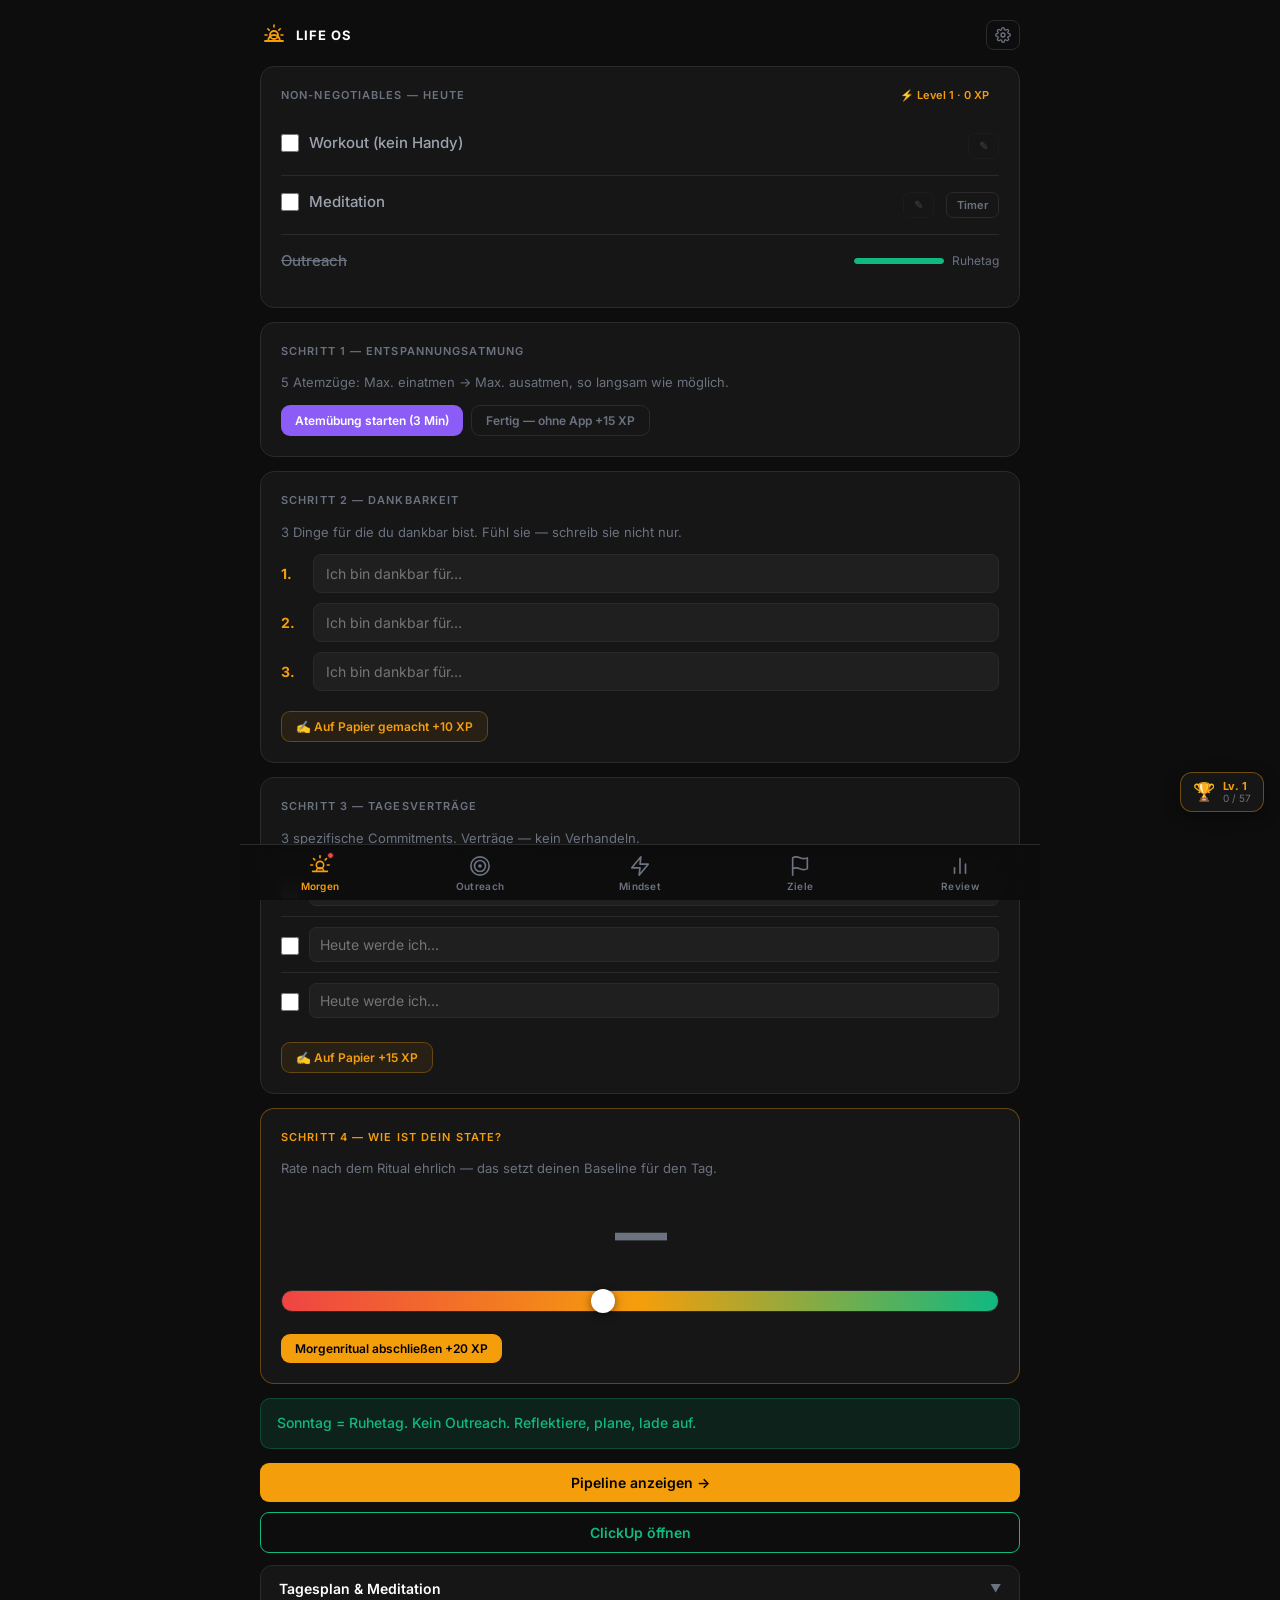
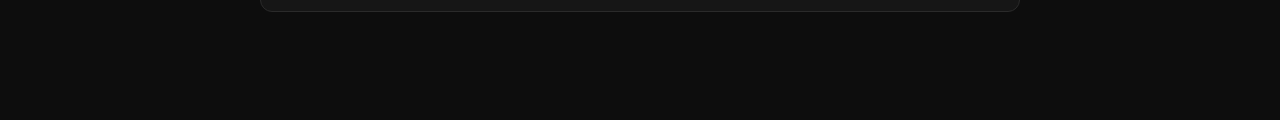
==== commit 6da2e465: "Morgen tab UX overhaul + Supabase sync fix - Move Non-Negotiables to top (done before opening app) -" ====
--- a/index.html
+++ b/index.html
@@ -64,6 +64,41 @@
   <div id="tab-start" class="tab-panel active">
 
     <div class="card" style="margin-bottom:14px">
+      <div style="display:flex;justify-content:space-between;align-items:center;margin-bottom:12px">
+        <div class="card-label" style="margin-bottom:0">Non-Negotiables — heute</div>
+        <div style="display:flex;align-items:center;gap:10px">
+          <span id="nn-xp-display" style="font-size:11px;font-weight:600;color:var(--amber)"></span>
+          <span id="nn-streak-badge" style="font-size:12px;font-weight:600;color:var(--muted)"></span>
+        </div>
+      </div>
+
+      <div class="nn-item" id="nn-item-workout">
+        <label class="nn-check-row" for="nn-workout">
+          <input type="checkbox" id="nn-workout" onchange="saveNonNeg('workout',this.checked)">
+          <span class="nn-label-text" id="nn-label-workout">Workout (kein Handy)</span>
+        </label>
+        <button class="btn btn-ghost btn-xs nn-edit-btn" onclick="editNNLabel('workout')" title="Label bearbeiten">✎</button>
+      </div>
+
+      <div class="nn-item" id="nn-item-meditation">
+        <label class="nn-check-row" for="nn-meditation">
+          <input type="checkbox" id="nn-meditation" onchange="saveNonNeg('meditation',this.checked)">
+          <span class="nn-label-text" id="nn-label-meditation">Meditation</span>
+        </label>
+        <button class="btn btn-ghost btn-xs nn-edit-btn" onclick="editNNLabel('meditation')" title="Label bearbeiten">✎</button>
+        <button class="btn btn-ghost btn-xs" style="flex-shrink:0" onclick="startMeditationTimer(10)">Timer</button>
+      </div>
+
+      <div class="nn-item" id="nn-item-outreach">
+        <span class="nn-label-text">Outreach</span>
+        <div class="nn-prog-wrap">
+          <div class="nn-prog-bar"><div id="nn-prog-fill" class="nn-prog-fill" style="width:0%"></div></div>
+          <span id="nn-prog-text" class="nn-prog-text">0 / 20</span>
+        </div>
+      </div>
+    </div>
+
+    <div class="card" style="margin-bottom:14px">
       <div class="card-label">Schritt 1 — Entspannungsatmung</div>
       <div style="font-size:13px;color:var(--muted);margin-bottom:12px">5 Atemzüge: Max. einatmen → Max. ausatmen, so langsam wie möglich.</div>
       <div style="display:flex;gap:8px;flex-wrap:wrap">
@@ -75,21 +110,24 @@
     <div class="card" style="margin-bottom:14px">
       <div class="card-label">Schritt 2 — Dankbarkeit</div>
       <div style="font-size:13px;color:var(--muted);margin-bottom:12px">3 Dinge für die du dankbar bist. Fühl sie — schreib sie nicht nur.</div>
-      <div class="gratitude-item"><span class="gratitude-num">1.</span><input type="text" id="grat-1" placeholder="Ich bin dankbar für…" oninput="saveMorningGratitudes()"></div>
-      <div class="gratitude-item"><span class="gratitude-num">2.</span><input type="text" id="grat-2" placeholder="Ich bin dankbar für…" oninput="saveMorningGratitudes()"></div>
-      <div class="gratitude-item"><span class="gratitude-num">3.</span><input type="text" id="grat-3" placeholder="Ich bin dankbar für…" oninput="saveMorningGratitudes()"></div>
-      <div class="paper-done-row">
+      <div id="gratitude-inputs" class="morning-inputs">
+        <div class="gratitude-item"><span class="gratitude-num">1.</span><input type="text" id="grat-1" placeholder="Ich bin dankbar für…" oninput="saveMorningGratitudes()"></div>
+        <div class="gratitude-item"><span class="gratitude-num">2.</span><input type="text" id="grat-2" placeholder="Ich bin dankbar für…" oninput="saveMorningGratitudes()"></div>
+        <div class="gratitude-item"><span class="gratitude-num">3.</span><input type="text" id="grat-3" placeholder="Ich bin dankbar für…" oninput="saveMorningGratitudes()"></div>
+      </div>
+      <div class="paper-done-row" style="margin-top:10px">
         <button class="btn btn-paper btn-sm" id="paper-done-gratitude" onclick="doneOnPaper('gratitude')">✍️ Auf Papier gemacht +10 XP</button>
-        <span style="font-size:11px;color:var(--muted)">Dankbarkeit auf Papier geschrieben</span>
       </div>
     </div>
 
     <div class="card" style="margin-bottom:14px">
       <div class="card-label">Schritt 3 — Tagesverträge</div>
       <div style="font-size:13px;color:var(--muted);margin-bottom:12px">3 spezifische Commitments. Verträge — kein Verhandeln.</div>
-      <div class="contract-item"><input type="checkbox" class="contract-cb" id="contract-cb-0" onchange="saveMorningContracts()"><input type="text" class="contract-text-input" id="contract-0" placeholder="Heute werde ich…" oninput="saveMorningContracts()"></div>
-      <div class="contract-item"><input type="checkbox" class="contract-cb" id="contract-cb-1" onchange="saveMorningContracts()"><input type="text" class="contract-text-input" id="contract-1" placeholder="Heute werde ich…" oninput="saveMorningContracts()"></div>
-      <div class="contract-item"><input type="checkbox" class="contract-cb" id="contract-cb-2" onchange="saveMorningContracts()"><input type="text" class="contract-text-input" id="contract-2" placeholder="Heute werde ich…" oninput="saveMorningContracts()"></div>
+      <div id="contracts-inputs" class="morning-inputs">
+        <div class="contract-item"><input type="checkbox" class="contract-cb" id="contract-cb-0" onchange="saveMorningContracts()"><input type="text" class="contract-text-input" id="contract-0" placeholder="Heute werde ich…" oninput="saveMorningContracts()"></div>
+        <div class="contract-item"><input type="checkbox" class="contract-cb" id="contract-cb-1" onchange="saveMorningContracts()"><input type="text" class="contract-text-input" id="contract-1" placeholder="Heute werde ich…" oninput="saveMorningContracts()"></div>
+        <div class="contract-item"><input type="checkbox" class="contract-cb" id="contract-cb-2" onchange="saveMorningContracts()"><input type="text" class="contract-text-input" id="contract-2" placeholder="Heute werde ich…" oninput="saveMorningContracts()"></div>
+      </div>
       <div style="margin-top:14px">
         <button class="btn btn-paper btn-sm" id="paper-done-contracts" onclick="doneOnPaper('contracts')">✍️ Auf Papier +15 XP</button>
       </div>
@@ -105,42 +143,7 @@
       <button class="btn btn-amber btn-sm" style="margin-top:14px" onclick="completeMorningRitual()">Morgenritual abschließen +20 XP</button>
     </div>
 
-    <div class="card">
-      <div style="display:flex;justify-content:space-between;align-items:center;margin-bottom:12px">
-        <div class="card-label" style="margin-bottom:0">Non-Negotiables — heute</div>
-        <span id="nn-streak-badge" style="font-size:12px;font-weight:600;color:var(--muted)"></span>
-      </div>
-
-      <div class="nn-item" id="nn-item-workout">
-        <label class="nn-check-row" for="nn-workout">
-          <input type="checkbox" id="nn-workout" onchange="saveNonNeg('workout',this.checked)">
-          <span class="nn-label-text">Workout (kein Handy)</span>
-        </label>
-      </div>
-
-      <div class="nn-item" id="nn-item-meditation">
-        <label class="nn-check-row" for="nn-meditation">
-          <input type="checkbox" id="nn-meditation" onchange="saveNonNeg('meditation',this.checked)">
-          <span class="nn-label-text">Meditation</span>
-        </label>
-        <button class="btn btn-ghost btn-xs" style="flex-shrink:0" onclick="startMeditationTimer(10)">Timer</button>
-      </div>
-
-      <div class="nn-item" id="nn-item-outreach">
-        <span class="nn-label-text">Outreach</span>
-        <div class="nn-prog-wrap">
-          <div class="nn-prog-bar"><div id="nn-prog-fill" class="nn-prog-fill" style="width:0%"></div></div>
-          <span id="nn-prog-text" class="nn-prog-text">0 / 20</span>
-        </div>
-      </div>
-    </div>
-
     <div id="start-banner" class="start-banner start-banner-notdone">0/20 DMs — Kein ClickUp. Kein Content. Outreach zuerst.</div>
-
-    <div id="fu-panel" class="card" style="display:none;border-color:rgba(245,158,11,.4);margin-bottom:14px">
-      <div class="card-label" style="color:var(--amber);margin-bottom:10px">Follow-ups — jetzt erledigen</div>
-      <div id="fu-list"></div>
-    </div>
 
     <button id="outreach-btn" class="btn btn-amber btn-full" style="margin-bottom:10px" onclick="switchTab('outreach')">Jetzt Outreach starten →</button>
     <button id="clickup-btn" class="btn btn-ghost btn-full locked" onclick="openClickUp()">ClickUp öffnen</button>
--- a/styles.css
+++ b/styles.css
@@ -220,6 +220,10 @@
 .empty-state{text-align:center;padding:28px 20px;color:var(--muted);font-size:14px}
 
 /* ── START TAB ───────────────────────────────────────────────────────────────── */
+.morning-inputs{overflow:hidden;max-height:400px;transition:max-height .35s ease}
+.morning-inputs.collapsed{max-height:0}
+.nn-edit-btn{opacity:.3;transition:opacity .15s;flex-shrink:0}
+.nn-item:hover .nn-edit-btn,.nn-edit-btn:focus{opacity:1}
 .nn-item{display:flex;align-items:center;justify-content:space-between;gap:12px;padding:14px 0;border-bottom:1px solid var(--border)}
 .nn-item:last-child{border-bottom:none}
 .nn-check-row{display:flex;align-items:center;gap:10px;flex:1;cursor:pointer}
@@ -505,13 +509,13 @@
 .word-arrow{font-size:14px;color:var(--muted);margin:0 4px}
 
 /* ── SETTINGS OVERLAY ────────────────────────────────────────────────────────── */
-.settings-overlay{position:fixed;inset:0;background:rgba(8,8,16,.98);z-index:9700;display:none;flex-direction:column;overflow-y:auto}
+.settings-overlay{position:fixed;inset:0;background:rgba(8,8,16,.98);z-index:9700;display:none;flex-direction:column;align-items:center;overflow-y:auto}
 .settings-overlay.active{display:flex}
-.settings-hdr{display:flex;align-items:center;justify-content:space-between;padding:20px 20px 16px;border-bottom:1px solid var(--border);flex-shrink:0;background:var(--bg);position:sticky;top:0;z-index:1}
+.settings-hdr{display:flex;align-items:center;justify-content:space-between;padding:20px 20px 16px;border-bottom:1px solid var(--border);flex-shrink:0;background:var(--bg);position:sticky;top:0;z-index:1;width:100%;max-width:800px}
 .settings-hdr-title{font-size:16px;font-weight:700}
 .settings-close{background:var(--surface2);border:1px solid var(--border);border-radius:8px;color:var(--muted);font-family:inherit;font-size:14px;font-weight:600;padding:6px 12px;cursor:pointer;transition:all .15s}
 .settings-close:hover{color:var(--text);border-color:var(--muted)}
-.settings-body{padding:16px 20px 120px;max-width:800px;width:100%}
+.settings-body{padding:16px 20px 120px;max-width:800px;width:100%;margin:0 auto}
 .settings-section-hdr{font-size:10px;font-weight:700;letter-spacing:.14em;text-transform:uppercase;color:var(--muted);margin:20px 0 10px;display:flex;align-items:center;gap:8px}
 .settings-section-hdr::after{content:'';flex:1;height:1px;background:var(--border)}
 .settings-note{font-size:11px;color:var(--muted);text-align:center;margin-top:16px;padding:12px;background:var(--surface);border-radius:8px;border:1px solid var(--border)}
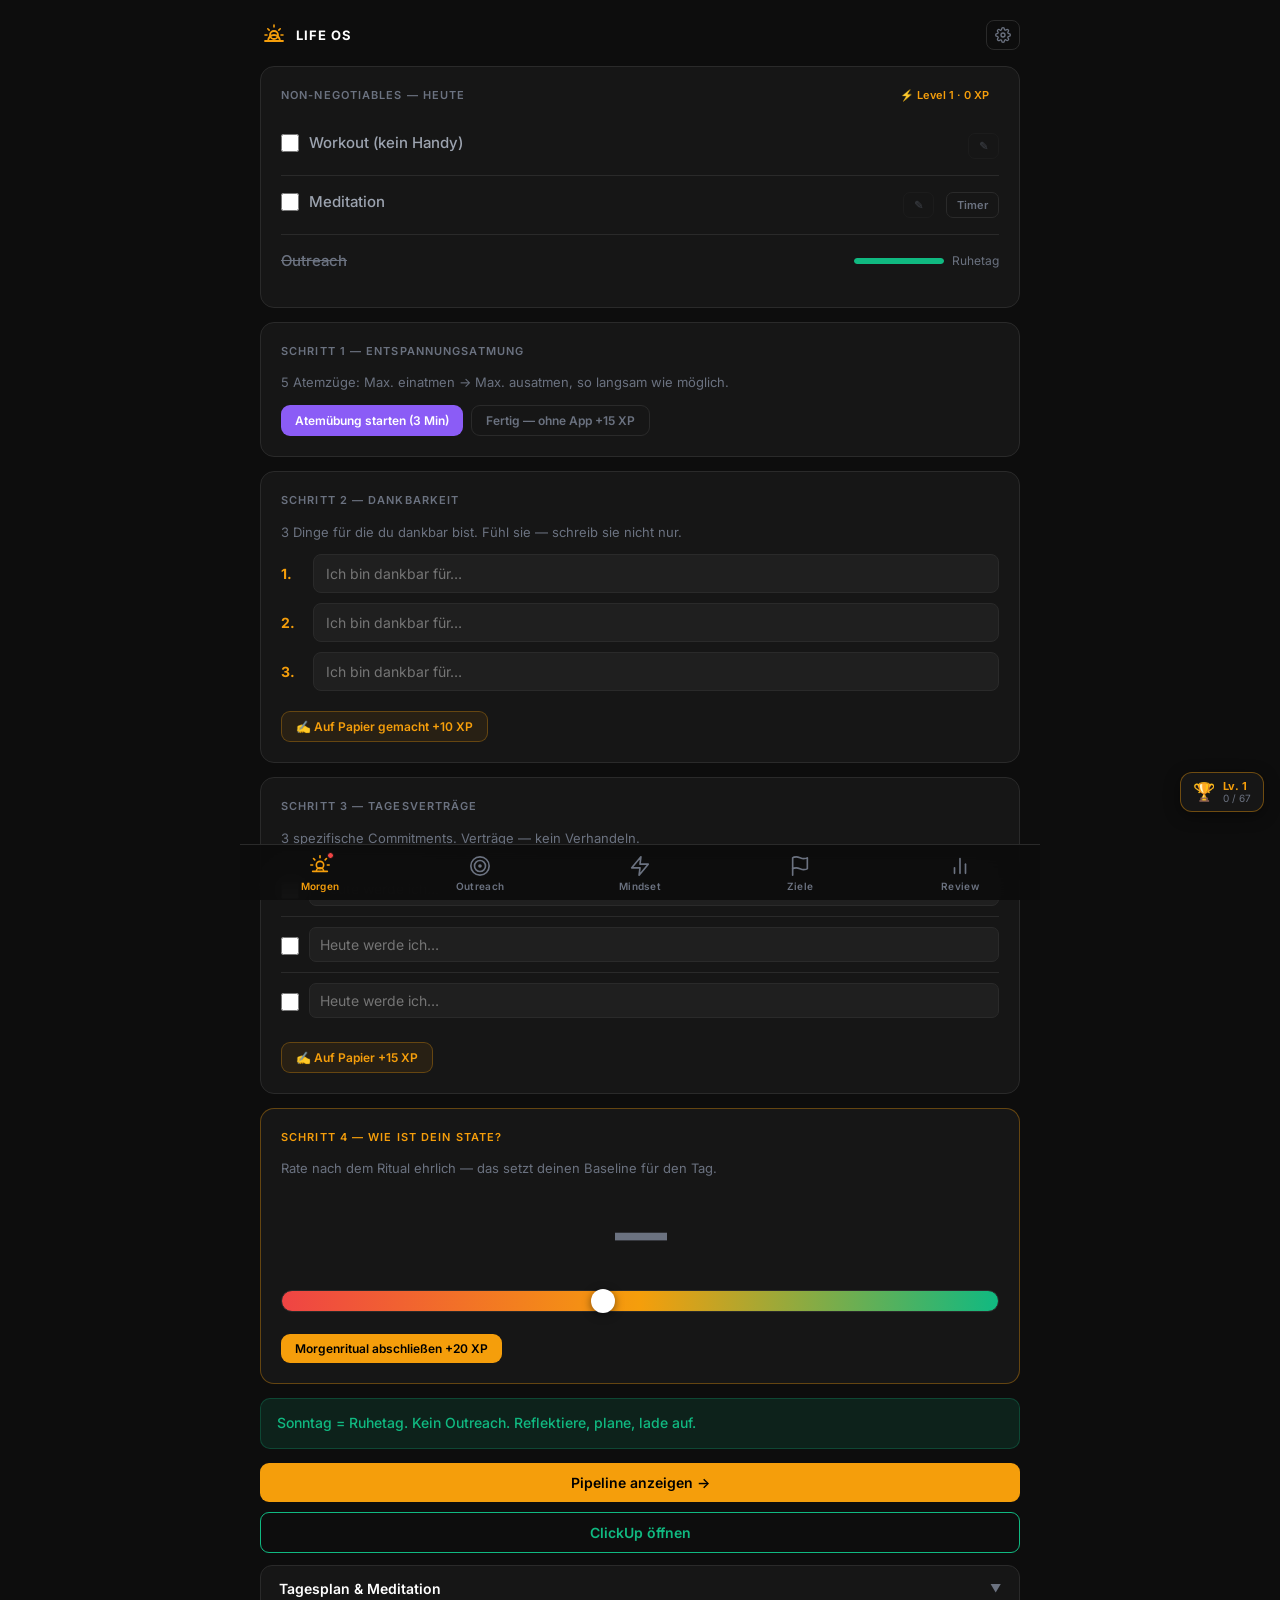
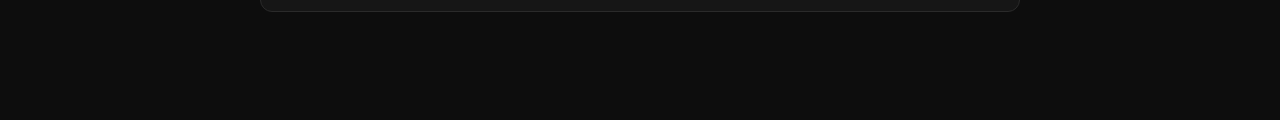
==== commit b50e2006: "feat: button done states + 11 new achievements - Add .btn-done CSS class (green tint, clear visual c" ====
--- a/index.html
+++ b/index.html
@@ -102,7 +102,7 @@
       <div class="card-label">Schritt 1 — Entspannungsatmung</div>
       <div style="font-size:13px;color:var(--muted);margin-bottom:12px">5 Atemzüge: Max. einatmen → Max. ausatmen, so langsam wie möglich.</div>
       <div style="display:flex;gap:8px;flex-wrap:wrap">
-        <button class="btn btn-purple btn-sm" onclick="startMeditationTimer(3)">Atemübung starten (3 Min)</button>
+        <button class="btn btn-purple btn-sm" id="btn-breathing-start" onclick="startMeditationTimer(3)">Atemübung starten (3 Min)</button>
         <button class="btn btn-ghost btn-sm" id="btn-breathing-without" onclick="breathingDoneWithout()">Fertig — ohne App +15 XP</button>
       </div>
     </div>
--- a/styles.css
+++ b/styles.css
@@ -451,6 +451,7 @@
 .btn-paper{background:rgba(245,158,11,.08);color:var(--amber);border:1px solid rgba(245,158,11,.3)}
 .btn-paper:hover{background:rgba(245,158,11,.15)}
 .btn-paper.done{background:var(--green-dim);color:var(--green);border-color:rgba(16,185,129,.3);opacity:.75;pointer-events:none}
+.btn-done,.btn-done:disabled{background:var(--green-dim)!important;color:var(--green)!important;border:1px solid rgba(16,185,129,.3)!important;opacity:1!important;cursor:default;pointer-events:none}
 
 /* ── TAGESPLAN COLLAPSIBLE ───────────────────────────────────────────────────── */
 .tagesplan-toggle{width:100%;background:var(--surface);border:1px solid var(--border);border-radius:12px;display:flex;justify-content:space-between;align-items:center;padding:14px 18px;cursor:pointer;font-family:inherit;font-size:14px;font-weight:600;color:var(--text);margin-top:12px;transition:background .15s}
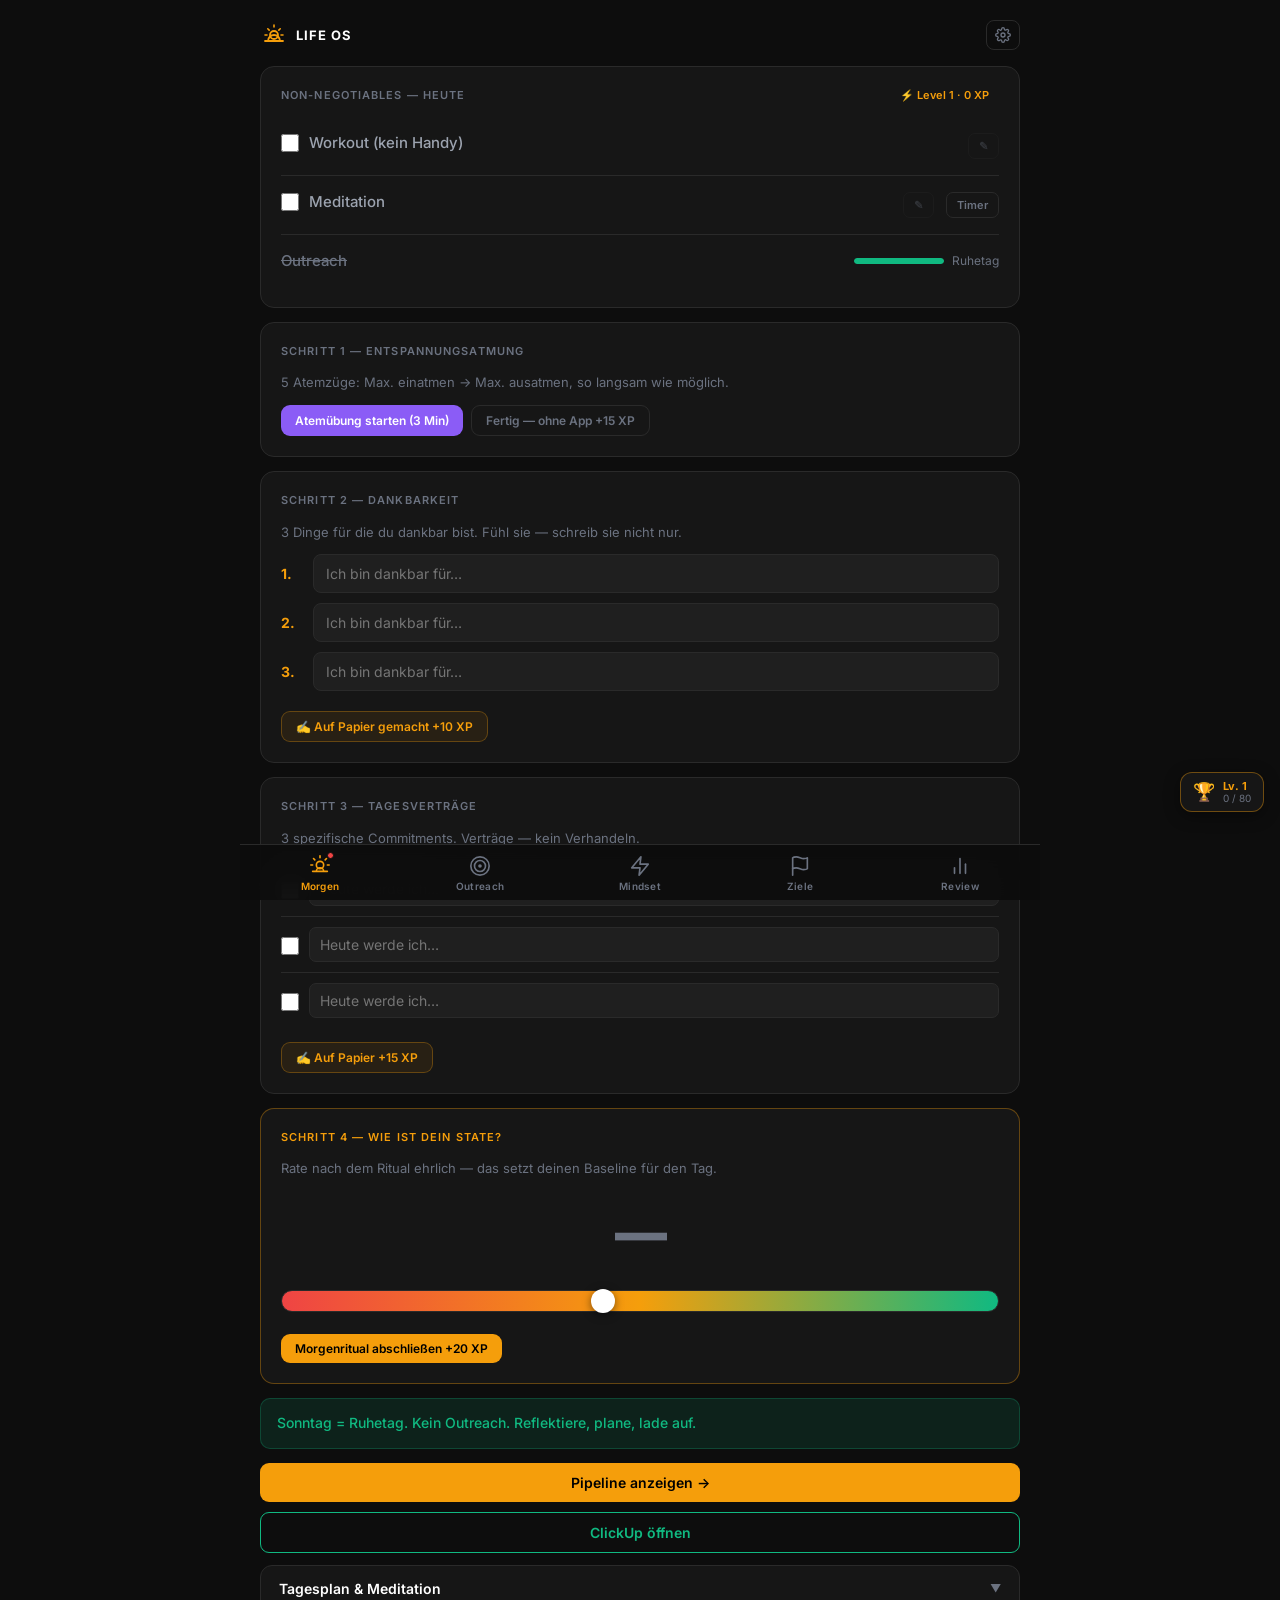
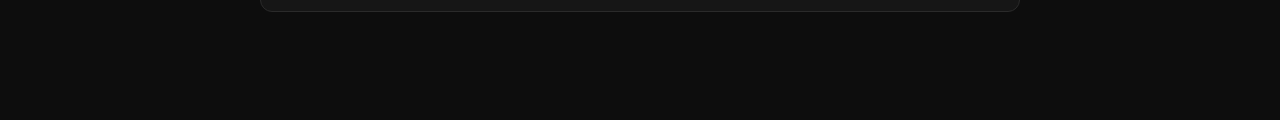
==== commit ad1e0286: "Add fixed-time alarms, pre-outreach fear reset, daily wisdom, and critical priority alert - Fixed al" ====
--- a/index.html
+++ b/index.html
@@ -2,7 +2,7 @@
 <html lang="de">
 <head>
 <meta charset="UTF-8">
-<meta name="viewport" content="width=device-width, initial-scale=1.0">
+<meta name="viewport" content="width=device-width, initial-scale=1.0, maximum-scale=1.0, user-scalable=no">
 <title>Life OS</title>
 <link href="https://fonts.googleapis.com/css2?family=Inter:wght@300;400;500;600;700;800&display=swap" rel="stylesheet">
 <link rel="stylesheet" href="styles.css">
@@ -63,6 +63,9 @@
   <!-- ===== MORGEN (Start) ===== -->
   <div id="tab-start" class="tab-panel active">
 
+    <!-- Critical Priority Alert -->
+    <div id="critical-priority-card" class="card" style="display:none;margin-bottom:14px;border-color:rgba(245,158,11,.5);background:rgba(245,158,11,.05)"></div>
+
     <div class="card" style="margin-bottom:14px">
       <div style="display:flex;justify-content:space-between;align-items:center;margin-bottom:12px">
         <div class="card-label" style="margin-bottom:0">Non-Negotiables — heute</div>
@@ -181,6 +184,11 @@
   <!-- ===== OUTREACH (Pipeline + DMs + Sales Call) ===== -->
   <div id="tab-outreach" class="tab-panel">
 
+    <!-- Outreach State Banner -->
+    <div id="outreach-state-banner" class="outreach-state-banner banner-warn" style="display:flex;align-items:center;justify-content:space-between;gap:10px;padding:10px 14px;border-radius:10px;margin-bottom:12px;font-size:13px;background:rgba(245,158,11,.1);border:1px solid rgba(245,158,11,.3);color:var(--text)">
+      <span>State-Check laden…</span>
+    </div>
+
     <!-- Sub Navigation -->
     <div class="sub-nav">
       <button class="sub-btn active" data-sub="pipeline" onclick="switchSubNav('pipeline')">Pipeline</button>
@@ -449,6 +457,11 @@
   <!-- ===== MINDSET ===== -->
   <div id="tab-mindset" class="tab-panel">
 
+    <!-- Daily Wisdom Card -->
+    <div id="daily-wisdom-card" class="card" style="margin-bottom:14px;border-color:rgba(139,92,246,.35);background:rgba(139,92,246,.05)">
+      <div style="color:var(--muted);font-size:13px">Wird geladen…</div>
+    </div>
+
     <div class="goal-card">
       <div class="gc-tag">Dein Warum</div>
       <div class="gc-goal empty" id="gc-goal">Noch kein Ziel gesetzt — geh zum Outreach-Tab.</div>
@@ -897,6 +910,10 @@
           <option value="0">Deaktiviert</option>
         </select>
       </div>
+      <div class="fg" style="margin-bottom:8px;flex-direction:row;align-items:flex-start;gap:10px">
+        <input type="checkbox" id="st-alarm-times" checked style="width:18px;height:18px;accent-color:var(--amber);flex-shrink:0;margin-top:2px">
+        <label for="st-alarm-times" style="margin:0;font-size:13px;line-height:1.5">Alessandro Alarm-Zeiten: <strong>11:00 / 15:00 / 18:00</strong><br><span style="color:var(--muted);font-size:11px">Ersetzt den Intervall-Popup zu diesen festen Zeiten</span></label>
+      </div>
       <div class="fg" style="margin-bottom:0">
         <label>Push-Benachrichtigungen (wenn App im Hintergrund)</label>
         <button class="btn btn-ghost btn-sm" onclick="requestNotificationPermission()">Benachrichtigungen aktivieren 🔔</button>
@@ -926,13 +943,18 @@
         <label>Anon Key</label>
         <input id="st-sb-key" type="password" placeholder="eyJ..." style="font-size:12px;background:var(--surface2);border:1px solid var(--border);border-radius:8px;padding:8px 10px;color:var(--text);width:100%;box-sizing:border-box;outline:none">
       </div>
+      <div class="fg" style="margin-bottom:8px">
+        <label>Sync-ID <span style="font-weight:400;color:var(--muted)">(gleich auf allen Geräten)</span></label>
+        <input id="st-sb-id" type="text" placeholder="main" style="font-size:12px;background:var(--surface2);border:1px solid var(--border);border-radius:8px;padding:8px 10px;color:var(--text);width:100%;box-sizing:border-box;outline:none">
+      </div>
       <div class="fg" style="margin-bottom:10px;flex-direction:row;align-items:center;gap:8px">
         <input type="checkbox" id="st-sb-enabled" style="width:18px;height:18px;accent-color:var(--accent)">
         <label for="st-sb-enabled" style="margin:0;font-size:13px">Automatisch synchronisieren</label>
       </div>
       <div style="display:flex;gap:8px;flex-wrap:wrap">
-        <button class="btn btn-ghost btn-sm" onclick="syncFromSupabase()">↓ Von Cloud laden</button>
-        <button class="btn btn-ghost btn-sm" onclick="syncToSupabase()">↑ In Cloud sichern</button>
+        <button class="btn btn-ghost btn-sm" onclick="forceLoadFromSupabase()">↓ Von Cloud laden</button>
+        <button class="btn btn-ghost btn-sm" onclick="forcePushToSupabase()">↑ In Cloud sichern</button>
+        <button class="btn btn-ghost btn-sm" style="color:var(--muted)" onclick="cleanupSupabaseRows()">🗑 Alte Einträge löschen</button>
       </div>
       <div id="sync-status" style="font-size:11px;color:var(--text2);margin-top:8px"></div>
     </div>
@@ -970,6 +992,30 @@
   </div>
 </div>
 
+<!-- Outreach Reset Modal -->
+<div id="outreach-reset-modal" class="state-popup" onclick="if(event.target===this)closeOutreachReset()">
+  <div class="state-popup-card" style="max-width:360px">
+    <div id="or-content"></div>
+  </div>
+</div>
+
+<!-- Critical Priority Edit Modal -->
+<div id="critical-priority-modal" class="state-popup" onclick="if(event.target===this)document.getElementById('critical-priority-modal').classList.remove('active')">
+  <div class="state-popup-card" style="max-width:360px">
+    <div style="font-size:18px;font-weight:700;color:var(--amber);margin-bottom:16px">⚠ Kritische Priorität</div>
+    <div class="fg"><label style="font-size:13px;color:var(--muted);margin-bottom:4px;display:block">Was ist die kritische Aufgabe?</label>
+      <input type="text" id="cp-title" placeholder="z.B. Flug nach Deutschland buchen" style="width:100%;box-sizing:border-box;background:var(--surface2);border:1px solid var(--border);border-radius:8px;padding:8px 10px;color:var(--text);font-size:13px;outline:none;font-family:inherit"></div>
+    <div class="fg"><label style="font-size:13px;color:var(--muted);margin-bottom:4px;display:block">Deadline</label>
+      <input type="date" id="cp-deadline" style="width:100%;box-sizing:border-box;background:var(--surface2);border:1px solid var(--border);border-radius:8px;padding:8px 10px;color:var(--text);font-size:13px;outline:none;font-family:inherit"></div>
+    <div class="fg"><label style="font-size:13px;color:var(--muted);margin-bottom:4px;display:block">Notiz (optional)</label>
+      <input type="text" id="cp-note" placeholder="z.B. Biktarvy läuft Mitte Juni ab" style="width:100%;box-sizing:border-box;background:var(--surface2);border:1px solid var(--border);border-radius:8px;padding:8px 10px;color:var(--text);font-size:13px;outline:none;font-family:inherit"></div>
+    <div style="display:flex;gap:8px;margin-top:6px">
+      <button onclick="saveCriticalPriority()" class="btn btn-amber" style="flex:1">Speichern</button>
+      <button onclick="document.getElementById('critical-priority-modal').classList.remove('active')" class="btn btn-ghost btn-sm">Abbrechen</button>
+    </div>
+  </div>
+</div>
+
 <script src="app.js"></script>
 <script>if ('serviceWorker' in navigator) window.addEventListener('load', () => navigator.serviceWorker.register('./sw.js'));</script>
 </body>
--- a/styles.css
+++ b/styles.css
@@ -1,5 +1,6 @@
 
 *,*::before,*::after{box-sizing:border-box;margin:0;padding:0}
+button,a,input,select,textarea,label{touch-action:manipulation}
 :root{
   --bg:#0d0d0d;--surface:#161616;--surface2:#1f1f1f;--border:#2a2a2a;
   --text:#ffffff;--muted:#6b7280;--secondary:#9ca3af;
@@ -494,6 +495,11 @@
 .state-popup-q{font-size:19px;font-weight:700;margin-bottom:18px;line-height:1.3}
 .state-popup-actions{display:flex;flex-direction:column;gap:8px;margin-top:16px}
 
+/* ── OUTREACH STATE BANNER ───────────────────────────────────────────────────── */
+.outreach-state-banner{display:flex;align-items:center;justify-content:space-between;gap:10px;padding:10px 14px;border-radius:10px;margin-bottom:12px;font-size:13px}
+.banner-ok{background:rgba(16,185,129,.08);border:1px solid rgba(16,185,129,.3);color:var(--text)}
+.banner-warn{background:rgba(245,158,11,.08);border:1px solid rgba(245,158,11,.3);color:var(--text)}
+
 /* ── MANIFEST TAB ────────────────────────────────────────────────────────────── */
 .manifesto-ta{width:100%;background:var(--surface2);border:1px solid var(--border);border-radius:10px;color:var(--text);font-family:inherit;font-size:14px;padding:16px;resize:vertical;min-height:200px;outline:none;line-height:1.8;transition:border-color .15s}
 .manifesto-ta:focus{border-color:var(--amber)}
